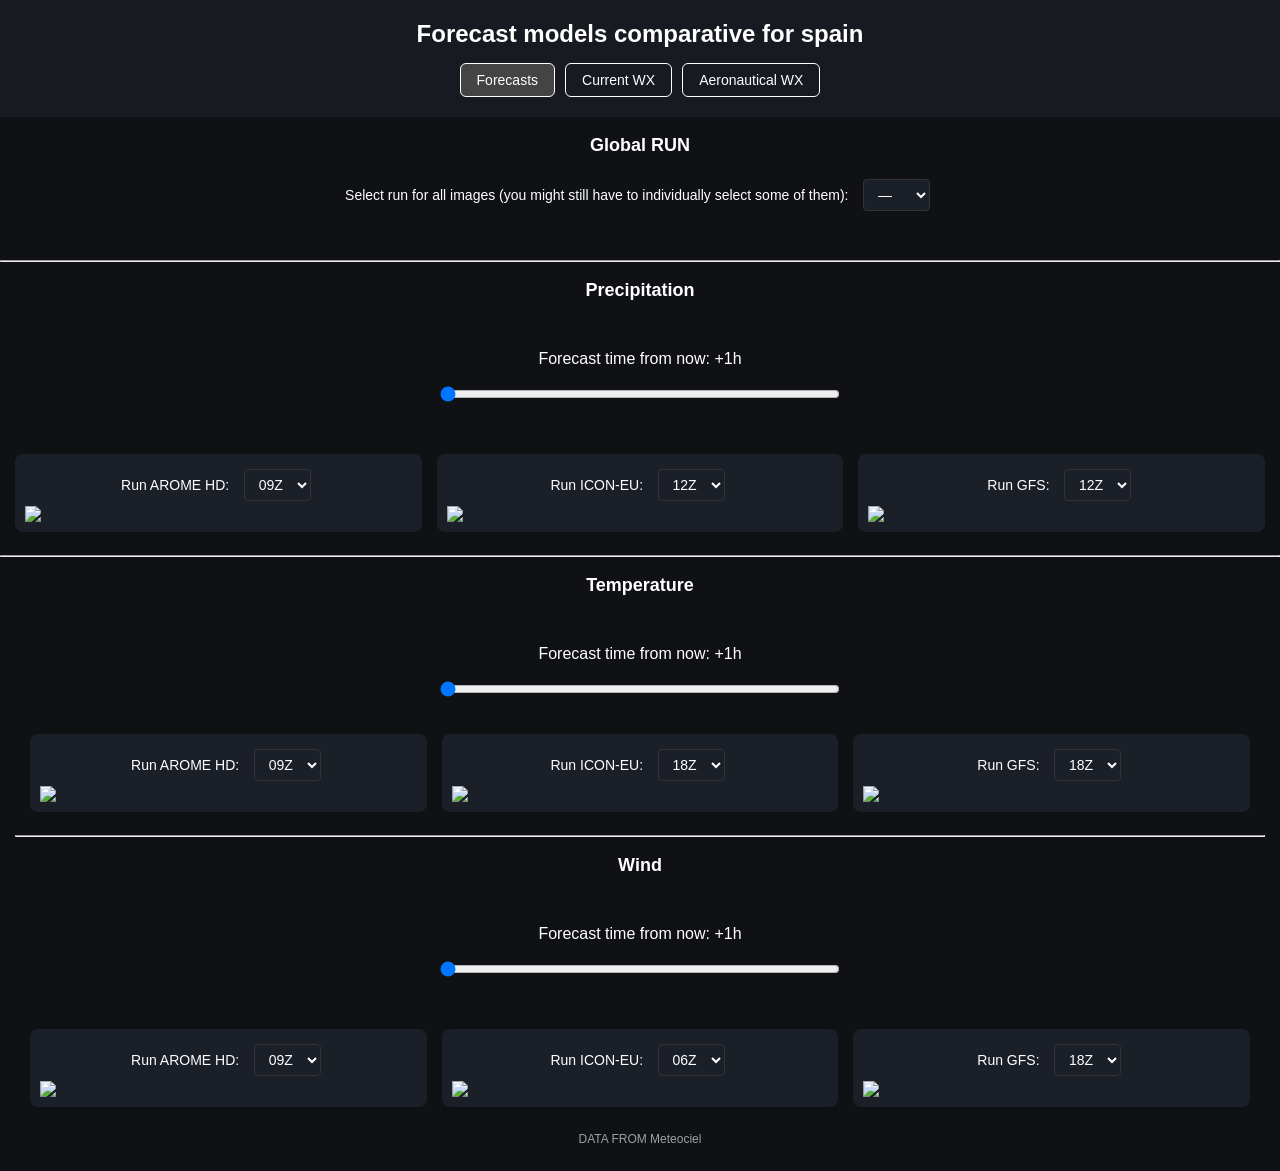
==== index.html @ b5d37b59 "Add files via upload" ====
<!DOCTYPE html>
<html lang="es">
<head>
    <meta charset="UTF-8">
    <title>Spain Forecast Comparative</title>
    <link rel="stylesheet" href="styles.css">
    <meta name="viewport" content="width=device-width, initial-scale=1.0">
</head>
<body>
    <header>
        <h1>Forecast models comparative for spain</h1>
        <nav class="main-nav">
            <a href="index.html" class="active">Forecasts</a>
            <a href="observaciones.html">Current WX</a>
            <a href="aeronautica.html">Aeronautical WX</a>
        </nav>
    </header>
    <h3>Global RUN</h3>
    <div style="text-align: center;">
        <label for="globalRun">Select run for all images (you might still have to individually select some of them):</label>
        <select id="globalRun">
            <option value="">—</option>
            <option value="00">00Z</option>
            <option value="06">06Z</option>
            <option value="12">12Z</option>
            <option value="18">18Z</option>
        </select>
    </div>
    <br><br>
    <hr>
    <h3>Precipitation</h3>
    <div class="controls">
        <p>Forecast time from now: <span id="hourLabel">1</span></p>
        <input type="range" min="1" max="51" value="1" id="hourSlider">
        <br><br>
    </div>
    <div class="grid">
        <div class="model">
            <label for="aromeRun">Run AROME HD:</label>
            <select id="aromeRun">
                <option value="00">00Z</option>
                <option value="03">03Z</option>
                <option value="06">06Z</option>
                <option value="09" selected>09Z</option>
                <option value="12">12Z</option>
                <option value="15">15Z</option>
                <option value="18">18Z</option>
                <option value="21">21Z</option>
            </select>
            <img id="arome">
        </div>
        <div class="model">
            <label for="iconRun">Run ICON-EU:</label>
            <select id="iconRun">
                <option value="00">00Z</option>
                <option value="06">06Z</option>
                <option value="12" selected>12Z</option>
                <option value="18">18Z</option>
            </select>
            <img id="icon">
        </div>
        <div class="model">
            <label for="gfsRun">Run GFS:</label>
            <select id="gfsRun">
                <option value="00">00Z</option>
                <option value="06">06Z</option>
                <option value="12" selected>12Z</option>
                <option value="18">18Z</option>
            </select>
            <img id="gfs">
        </div>
    </div>
    <hr>
    <h3>Temperature</h3>
    <div class="controlsTEMP">
        <p>Forecast time from now: <span id="hourLabelTEMP">1</span></p>
        <input type="range" min="1" max="51" value="1" id="hourSliderTEMP">
        <br><br>
        <div class="grid">
            <div class="model">
                <label for="aromeRunTEMP">Run AROME HD:</label>
                <select id="aromeRunTEMP">
                    <option value="00">00Z</option>
                    <option value="03">03Z</option>
                    <option value="06">06Z</option>
                    <option value="09" selected>09Z</option>
                    <option value="12">12Z</option>
                    <option value="15">15Z</option>
                    <option value="18">18Z</option>
                    <option value="21">21Z</option>
                </select>
                <img id="aromeTEMP">
            </div>
            <div class="model">
                <label for="iconRunTEMP">Run ICON-EU:</label>
                <select id="iconRunTEMP">
                    <option value="00">00Z</option>
                    <option value="06">06Z</option>
                    <option value="12">12Z</option>
                    <option value="18" selected>18Z</option>
                </select>
                <img id="iconTEMP">
            </div>
            <div class="model">
                <label for="gfsRunTEMP">Run GFS:</label>
                <select id="gfsRunTEMP">
                    <option value="00">00Z</option>
                    <option value="06">06Z</option>
                    <option value="12">12Z</option>
                    <option value="18" selected>18Z</option>
                </select>
                <img id="gfsTEMP">
            </div>
        </div>
        <hr>
        <h3>Wind</h3>
        <div class="controlsWIND">
            <p>Forecast time from now: <span id="hourLabelWIND">1</span></p>
            <input type="range" min="1" max="51" value="1" id="hourSliderWIND">
            <br><br>
        </div>
        <div class="grid">
            <div class="model">
                <label for="aromeRunWIND">Run AROME HD:</label>
                <select id="aromeRunWIND">
                    <option value="00">00Z</option>
                    <option value="03">03Z</option>
                    <option value="06">06Z</option>
                    <option value="09" selected>09Z</option>
                    <option value="12">12Z</option>
                    <option value="15">15Z</option>
                    <option value="18">18Z</option>
                    <option value="21">21Z</option>
                </select>
                <img id="aromeWIND">
            </div>
            <div class="model">
                <label for="iconRunWIND">Run ICON-EU:</label>
                <select id="iconRunWIND">
                    <option value="00">00Z</option>
                    <option value="06" selected>06Z</option>
                    <option value="12">12Z</option>
                    <option value="18">18Z</option>
                </select>
                <img id="iconWIND" crossorigin="anonymous">
            </div>
            <div class="model">
                <label for="gfsRunWIND">Run GFS:</label>
                <select id="gfsRunWIND">
                    <option value="00">00Z</option>
                    <option value="06">06Z</option>
                    <option value="12">12Z</option>
                    <option value="18" selected>18Z</option>
                </select>
                <img id="gfsWIND" crossorigin="anonymous">
            </div>
        </div>
        <footer>
            DATA FROM Meteociel
        </footer>
    </div>
    <script>
        const aromePrefixes = {
            "00": "arome_sp1",
            "03": "arome3z_sp1",
            "06": "arome_sp1",
            "09": "arome9z_sp1",
            "12": "arome_sp1",
            "15": "arome15z_sp1",
            "18": "arome_sp1",
            "21": "arome21z_sp1"
        };
        document.getElementById("globalRun").addEventListener("change", function () {
            let run = this.value;
            if (!run) return;
            let allSelects = document.querySelectorAll("select[id*='Run']");
            allSelects.forEach(select => {
                let exists = [...select.options].some(o => o.value === run);
                if (exists) {
                    select.value = run;
                    select.dispatchEvent(new Event("change"));
                }
            });
        });
        function getRunString(runHour) {
            let now = new Date();
            let currentUTC = now.getUTCHours();
            let runDate = new Date(now);
            if (parseInt(runHour) > currentUTC) {
                runDate.setUTCDate(runDate.getUTCDate() - 1);
            }
            let year = runDate.getUTCFullYear();
            let month = String(runDate.getUTCMonth() + 1).padStart(2, "0");
            let day = String(runDate.getUTCDate()).padStart(2, "0");
            return `${year}${month}${day}${runHour}`;
        }
        function parseRunTime(run) {
            let year = parseInt(run.slice(0, 4));
            let month = parseInt(run.slice(4, 6)) - 1;
            let day = parseInt(run.slice(6, 8));
            let hour = parseInt(run.slice(8, 10));
            return new Date(Date.UTC(year, month, day, hour));
        }
        let slider = document.getElementById("hourSlider");
        let aromeRunSelector = document.getElementById("aromeRun");
        let gfsRunSelector = document.getElementById("gfsRun");
        let iconRunSelector = document.getElementById("iconRun");
        function updateImages() {
            let selectedRun = aromeRunSelector.value;
            let aromePrefix = aromePrefixes[selectedRun];
            let hourOffset = parseInt(slider.value);
            let now = new Date();
            let validTime = new Date(now.getTime() + hourOffset * 3600000);
            document.getElementById("hourLabel").innerText = "+" + hourOffset + "h";
            let runAROME = getRunString(aromeRunSelector.value);
            let runGFS = getRunString(gfsRunSelector.value);
            let runICON = getRunString(iconRunSelector.value);
            let runAROMEDate = parseRunTime(runAROME);
            let runGFSDate = parseRunTime(runGFS);
            let runICONDate = parseRunTime(runICON);
            let aromeHour = Math.round((validTime - runAROMEDate) / 3600000);
            let rawGfsHour = Math.round((validTime - runGFSDate) / 3600000);
            let gfsHour = Math.round(rawGfsHour / 3) * 3;
            if (gfsHour < 3) gfsHour = 3;
            let iconHour = Math.round((validTime - runICONDate) / 3600000);
            let aromeURL = `https://modeles7.meteociel.fr/modeles/${aromePrefix}/runs/${runAROME}/aromehd-1-${aromeHour}-0.png`;
            let gfsURL = `https://modeles2.meteociel.fr/modeles_gfs/runs/${runGFS}/${gfsHour}-779SP.GIF`;
            let iconURL = `https://modeles12.meteociel.fr/modeles/icon/runs/${runICON}/iconeu_sp1-1-${iconHour}-0.png`;
            document.getElementById("arome").src = aromeURL;
            document.getElementById("gfs").src = gfsURL;
            document.getElementById("icon").src = iconURL;
        }
        slider.addEventListener("input", updateImages);
        aromeRunSelector.addEventListener("change", updateImages);
        gfsRunSelector.addEventListener("change", updateImages);
        iconRunSelector.addEventListener("change", updateImages);
        updateImages();
        let sliderTEMP = document.getElementById("hourSliderTEMP");
        function updateImagesTEMP() {
            let hourOffset = parseInt(sliderTEMP.value);
            document.getElementById("hourLabelTEMP").innerText = "+" + hourOffset + "h";
            let now = new Date();
            let validTime = new Date(now.getTime() + hourOffset * 3600000);
            let gfsRun = document.getElementById("gfsRunTEMP").value;
            let iconRun = document.getElementById("iconRunTEMP").value;
            let aromeRun = document.getElementById("aromeRunTEMP").value;
            let runGFS = getRunString(gfsRun);
            let runICON = getRunString(iconRun);
            let runAROME = getRunString(aromeRun);
            let runGFSDate = parseRunTime(runGFS);
            let runICONDate = parseRunTime(runICON);
            let runAROMEDate = parseRunTime(runAROME);
            let gfsHour = Math.round((validTime - runGFSDate) / 3600000);
            let iconHour = Math.round((validTime - runICONDate) / 3600000);
            let aromeHour = Math.round((validTime - runAROMEDate) / 3600000);
            if (gfsHour < 3) {
                gfsHour = 3;
            }
            gfsHour = Math.round(gfsHour / 3) * 3;
            let aromePrefix = aromePrefixes[aromeRun];
            let gfsURL =
                `https://modeles2.meteociel.fr/modeles_gfs/runs/${runGFS}/${gfsHour}-580SP.GIF`;
            let iconURL =
                `https://modeles12.meteociel.fr/modeles/icon/runs/${runICON}/iconeu_sp1-0-${iconHour}-0.png`;
            let aromeURL =
                `https://modeles7.meteociel.fr/modeles/${aromePrefix}/runs/${runAROME}/aromehd-0-${aromeHour}-0.png`;
            document.getElementById("gfsTEMP").src = gfsURL;
            document.getElementById("iconTEMP").src = iconURL;
            document.getElementById("aromeTEMP").src = aromeURL;
        }
        sliderTEMP.addEventListener("input", updateImagesTEMP);
        document.getElementById("gfsRunTEMP").addEventListener("change", updateImagesTEMP);
        document.getElementById("iconRunTEMP").addEventListener("change", updateImagesTEMP);
        document.getElementById("aromeRunTEMP").addEventListener("change", updateImagesTEMP);
        updateImagesTEMP();
        let sliderWIND = document.getElementById("hourSliderWIND");
        function updateImagesWIND() {
            let hourOffset = parseInt(sliderWIND.value);
            document.getElementById("hourLabelWIND").innerText = "+" + hourOffset + "h";
            let now = new Date();
            let validTime = new Date(now.getTime() + hourOffset * 3600000);
            let aromeRun = document.getElementById("aromeRunWIND").value;
            let gfsRun = document.getElementById("gfsRunWIND").value;
            let iconRun = document.getElementById("iconRunWIND").value;
            let runGFS = getRunString(gfsRun);
            let runICON = getRunString(iconRun);
            let runAROME = getRunString(aromeRun);
            let runGFSDate = parseRunTime(runGFS);
            let runICONDate = parseRunTime(runICON);
            let runAROMEDate = parseRunTime(runAROME);
            let gfsHour = Math.round((validTime - runGFSDate) / 3600000);
            let iconHour = Math.round((validTime - runICONDate) / 3600000);
            let aromeHour = Math.round((validTime - runAROMEDate) / 3600000);
            let aromePrefix = aromePrefixes[aromeRun];
            if (gfsHour < 3) {
                gfsHour = 3;
            }
            gfsHour = Math.round(gfsHour / 3) * 3;
            let gfsURL =
                `https://modeles2.meteociel.fr/modeles_gfs/runs/${runGFS}/${gfsHour}-289SP.GIF`;
            let iconURL =
                `https://modeles12.meteociel.fr/modeles/icon/runs/${runICON}/iconeu_sp1-11-${iconHour}-0.png`;
            let aromeURL =
                `https://modeles7.meteociel.fr/modeles/${aromePrefix}/runs/${runAROME}/aromehd-11-${aromeHour}-0.png`;
            document.getElementById("gfsWIND").src = gfsURL;
            document.getElementById("iconWIND").src = iconURL;
            document.getElementById("aromeWIND").src = aromeURL;
        }
        sliderWIND.addEventListener("input", updateImagesWIND);
        document.getElementById("gfsRunWIND").addEventListener("change", updateImagesWIND);
        document.getElementById("iconRunWIND").addEventListener("change", updateImagesWIND);
        document.getElementById("aromeRunWIND").addEventListener("change", updateImagesWIND);
        updateImagesWIND();
    </script>
</body>
</html>
---- styles.css ----
body {
    margin: 0;
    font-family: Arial, Helvetica, sans-serif;
    background: #0f1115;
    color: white;
}

header {
    padding: 20px;
    text-align: center;
    background: #171a21;
}

.main-nav {
    margin-top: 15px;
    display: flex;
    flex-wrap: wrap;
    justify-content: center;
    gap: 10px;
}

.main-nav a {
    color: white;
    text-decoration: none;
    padding: 8px 16px;
    border-radius: 6px;
    border: 1px solid white;
    transition: 0.2s;
    font-size: 14px;
}

.main-nav a:hover {
    background: #333;
}

.main-nav a.active {
    background: #444;
}

h1 {
    margin: 0;
    font-size: 24px;
    text-align: center;
}

h3 {
    text-align: center;
    font-size: 18px;
}

.controls,
.controlsTEMP,
.controlsWIND {
    padding: 15px;
    text-align: center;
}

input[type=range] {
    width: 90%;
    max-width: 400px;
}

select {
    margin: 5px 5px;
    padding: 6px 10px;
    font-size: 14px;
    background: #1b1f27;
    color: white;
    border: 1px solid #333;
    border-radius: 4px;
    cursor: pointer;
}

select:hover {
    background: #2a2e37;
}

select:focus {
    outline: none;
    border-color: #666;
}

input[type=text] {
    width: 100px;
    padding: 5px;
    font-size: 16px;
}

button {
    padding: 5px 10px;
    font-size: 16px;
    margin: 5px 5px;
    cursor: pointer;
    background: #1b1f27;
    color: white;
    border: 1px solid #333;
    border-radius: 4px;
}

button:hover {
    background: #2a2e37;
}

.grid {
    display: grid;
    grid-template-columns: 1fr 1fr 1fr;
    gap: 15px;
    padding: 15px;
}

.model {
    background: #1b1f27;
    border-radius: 8px;
    padding: 10px;
    text-align: center;
    word-wrap: break-word;
    overflow: hidden;
}

.model p {
    margin: 10px 0;
    font-size: 14px;
}

.model img {
    width: 100%;
    height: auto;
    display: block;
}

.model-title {
    margin-bottom: 8px;
    font-weight: bold;
}

footer {
    text-align: center;
    padding: 10px;
    font-size: 12px;
    opacity: 0.6;
}

.panel {
    max-width: 600px;
    margin: 20px auto;
    background: #1b1f27;
    padding: 15px;
    border-radius: 8px;
}

.panel h2 {
    margin-top: 0;
    font-size: 20px;
    text-align: center;
}

.panel pre {
    background: #0f1115;
    padding: 10px;
    border-radius: 4px;
    overflow-x: auto;
}

@media (max-width: 1024px) {
    .grid {
        grid-template-columns: 1fr 1fr;
        gap: 12px;
        padding: 12px;
    }

    h1 {
        font-size: 20px;
    }

    header {
        padding: 15px;
    }
}

@media (max-width: 768px) {
    body {
        margin: 0;
    }

    header {
        padding: 15px 10px;
    }

    h1 {
        font-size: 18px;
        margin: 0;
    }

    h3 {
        font-size: 16px;
        margin: 15px 0 10px 0;
    }

    .main-nav {
        margin-top: 10px;
        gap: 8px;
    }

    .main-nav a {
        padding: 6px 12px;
        font-size: 12px;
        border: 1px solid #666;
    }

    .grid {
        grid-template-columns: 1fr;
        gap: 10px;
        padding: 10px;
    }

    .model {
        padding: 8px;
    }

    .model p {
        font-size: 12px;
        margin: 8px 0;
    }

    .controls,
    .controlsTEMP,
    .controlsWIND {
        padding: 10px;
    }

    input[type=range] {
        width: 95%;
    }

    select {
        width: 100%;
        margin: 5px 0;
        font-size: 12px;
    }

    button {
        width: 100%;
        font-size: 14px;
        margin: 5px 0;
    }

    input[type=text] {
        width: calc(100% - 10px);
    }

    .panel {
        margin: 10px auto;
        padding: 10px;
    }

    .panel h2 {
        font-size: 16px;
    }

    footer {
        font-size: 11px;
        padding: 8px;
    }
}

@media (max-width: 480px) {
    header {
        padding: 10px;
    }

    h1 {
        font-size: 16px;
    }

    h3 {
        font-size: 14px;
        margin: 12px 0 8px 0;
    }

    .main-nav a {
        padding: 5px 10px;
        font-size: 11px;
    }

    .grid {
        padding: 8px;
        gap: 8px;
    }

    .model {
        padding: 6px;
    }

    .model p {
        font-size: 11px;
        margin: 6px 0;
    }

    select {
        font-size: 11px;
    }

    input[type=range] {
        width: 100%;
    }

    .controls,
    .controlsTEMP,
    .controlsWIND {
        padding: 8px;
    }
}

iframe {
    max-width: 100%;
}

label {
    display: inline-block;
    margin-right: 5px;
    font-size: 14px;
}

@media (max-width: 768px) {
    label {
        display: block;
        margin: 8px 0 5px 0;
        font-size: 12px;
    }
}
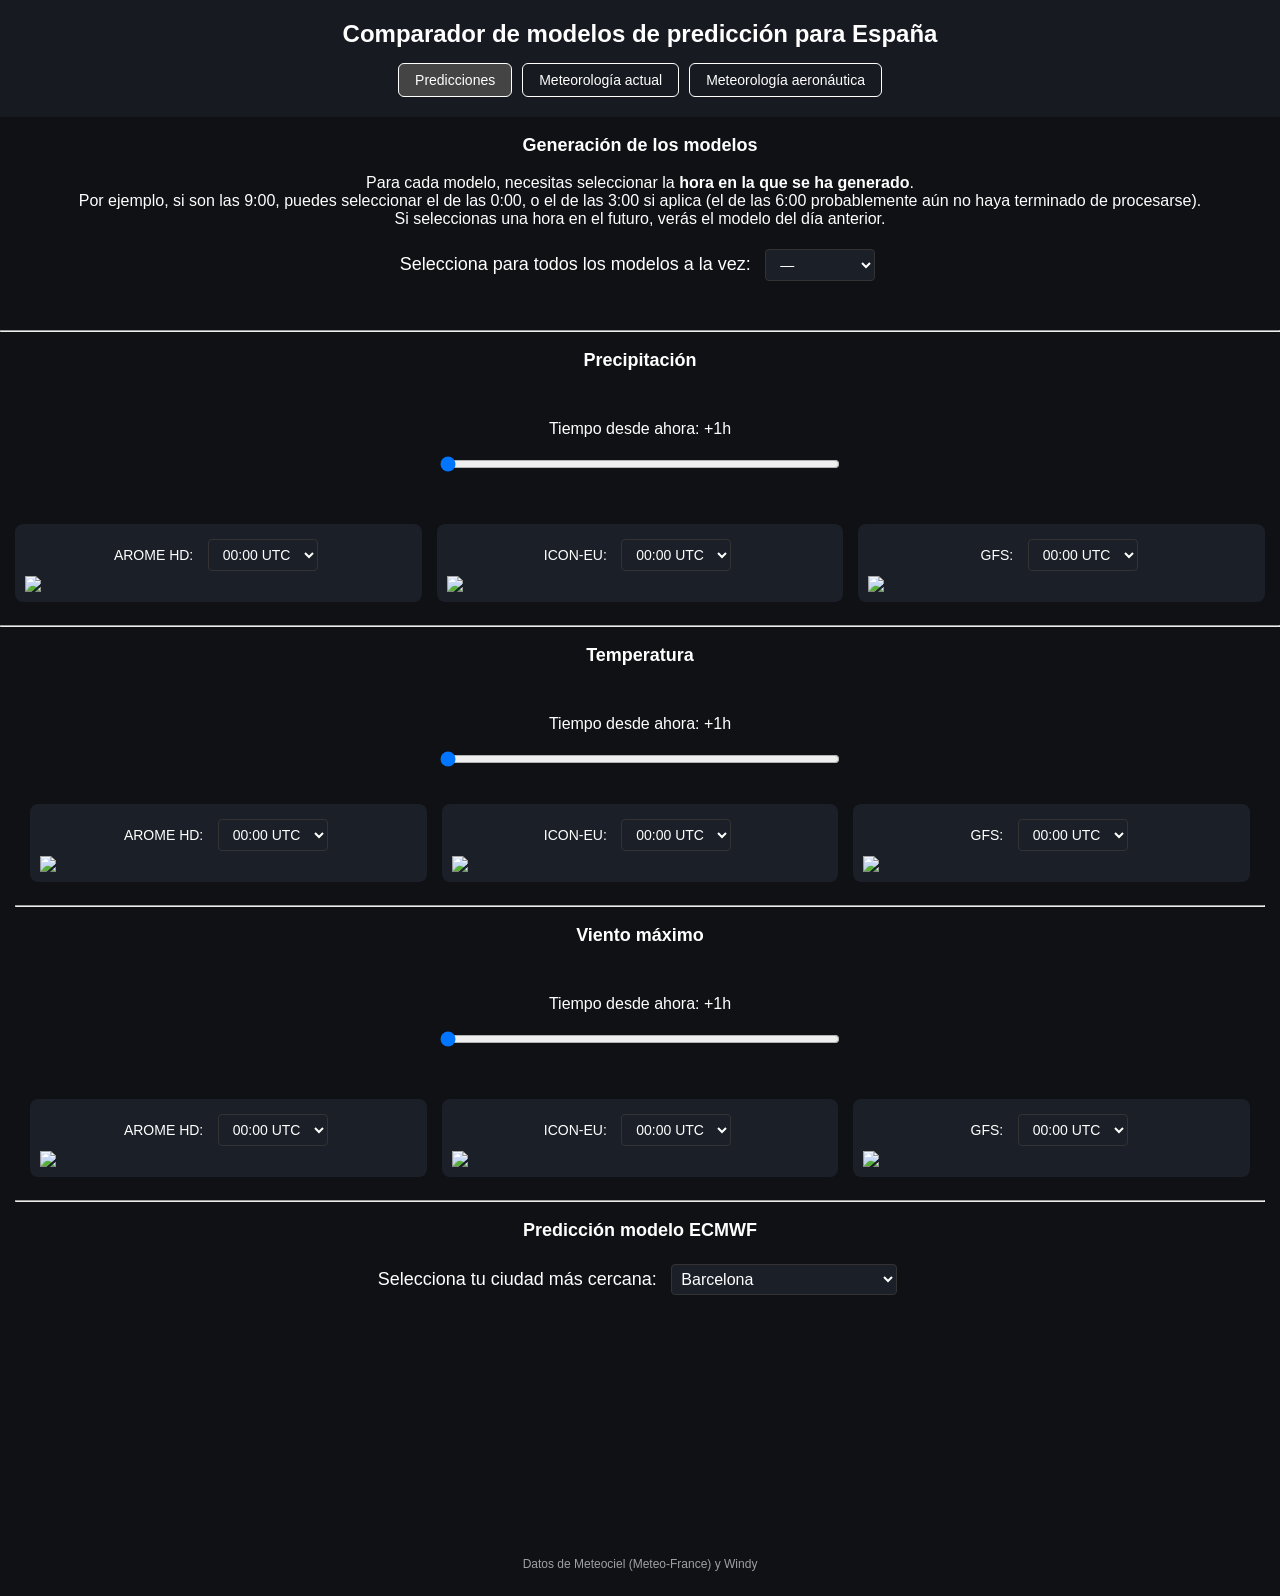
==== commit f8d58501: "Translate to Spanish, added ECMWF from Windy" ====
--- a/index.html
+++ b/index.html
@@ -1,316 +1,460 @@
 <!DOCTYPE html>
 <html lang="es">
-<head>
+  <head>
     <meta charset="UTF-8">
-    <title>Spain Forecast Comparative</title>
+    <title>Comparador de predicciones España</title>
     <link rel="stylesheet" href="styles.css">
     <meta name="viewport" content="width=device-width, initial-scale=1.0">
-</head>
-<body>
+  </head>
+  <body>
     <header>
-        <h1>Forecast models comparative for spain</h1>
-        <nav class="main-nav">
-            <a href="index.html" class="active">Forecasts</a>
-            <a href="observaciones.html">Current WX</a>
-            <a href="aeronautica.html">Aeronautical WX</a>
-        </nav>
+      <h1>Comparador de modelos de predicción para España</h1>
+      <nav class="main-nav">
+        <a href="index.html" class="active">Predicciones</a>
+        <a href="observaciones.html">Meteorología actual</a>
+        <a href="aeronautica.html">Meteorología aeronáutica</a>
+      </nav>
     </header>
-    <h3>Global RUN</h3>
+    <h3>Generación de los modelos</h3>
     <div style="text-align: center;">
-        <label for="globalRun">Select run for all images (you might still have to individually select some of them):</label>
-        <select id="globalRun">
-            <option value="">—</option>
-            <option value="00">00Z</option>
-            <option value="06">06Z</option>
-            <option value="12">12Z</option>
-            <option value="18">18Z</option>
-        </select>
+      <p>Para cada modelo, necesitas seleccionar la <b>hora en la que se ha generado</b>. <br>Por ejemplo, si son las 9:00, puedes seleccionar el de las 0:00, o el de las 3:00 si aplica (el de las 6:00 probablemente aún no haya terminado de procesarse). <br>Si seleccionas una hora en el futuro, verás el modelo del día anterior. </p>
+      <label for="globalRun" style="font-size: 18px;">Selecciona para todos los modelos a la vez:</label>
+      <select id="globalRun">
+        <option value="">—</option>
+        <option value="00">00:00 UTC</option>
+        <option value="06">06:00 UTC</option>
+        <option value="12">12:00 UTC</option>
+        <option value="18">18:00 UTC</option>
+      </select>
     </div>
-    <br><br>
+    <br>
+    <br>
     <hr>
-    <h3>Precipitation</h3>
+    <h3>Precipitación</h3>
     <div class="controls">
-        <p>Forecast time from now: <span id="hourLabel">1</span></p>
-        <input type="range" min="1" max="51" value="1" id="hourSlider">
-        <br><br>
+      <p>Tiempo desde ahora: <span id="hourLabel">1</span>
+      </p>
+      <input type="range" min="1" max="51" value="1" id="hourSlider">
+      <br>
+      <br>
     </div>
     <div class="grid">
-        <div class="model">
-            <label for="aromeRun">Run AROME HD:</label>
-            <select id="aromeRun">
-                <option value="00">00Z</option>
-                <option value="03">03Z</option>
-                <option value="06">06Z</option>
-                <option value="09" selected>09Z</option>
-                <option value="12">12Z</option>
-                <option value="15">15Z</option>
-                <option value="18">18Z</option>
-                <option value="21">21Z</option>
-            </select>
-            <img id="arome">
-        </div>
-        <div class="model">
-            <label for="iconRun">Run ICON-EU:</label>
-            <select id="iconRun">
-                <option value="00">00Z</option>
-                <option value="06">06Z</option>
-                <option value="12" selected>12Z</option>
-                <option value="18">18Z</option>
-            </select>
-            <img id="icon">
-        </div>
-        <div class="model">
-            <label for="gfsRun">Run GFS:</label>
-            <select id="gfsRun">
-                <option value="00">00Z</option>
-                <option value="06">06Z</option>
-                <option value="12" selected>12Z</option>
-                <option value="18">18Z</option>
-            </select>
-            <img id="gfs">
-        </div>
+      <div class="model">
+        <label for="aromeRun">AROME HD:</label>
+        <select id="aromeRun">
+          <option value="00">00:00 UTC</option>
+          <option value="03">03:00 UTC</option>
+          <option value="06">06:00 UTC</option>
+          <option value="09" selected>09:00 UTC</option>
+          <option value="12">12:00 UTC</option>
+          <option value="15">15:00 UTC</option>
+          <option value="18">18:00 UTC</option>
+          <option value="21">21:00 UTC</option>
+        </select>
+        <img id="arome">
+      </div>
+      <div class="model">
+        <label for="iconRun">ICON-EU:</label>
+        <select id="iconRun">
+          <option value="00">00:00 UTC</option>
+          <option value="03">03:00 UTC</option>
+          <option value="06">06:00 UTC</option>
+          <option value="09">09:00 UTC</option>
+          <option value="12" selected>12:00 UTC</option>
+          <option value="15">15:00 UTC</option>
+          <option value="18">18:00 UTC</option>
+          <option value="21">21:00 UTC</option>
+        </select>
+        <img id="icon">
+      </div>
+      <div class="model">
+        <label for="gfsRun">GFS:</label>
+        <select id="gfsRun">
+          <option value="00">00:00 UTC</option>
+          <option value="06">06:00 UTC</option>
+          <option value="12" selected>12:00 UTC</option>
+          <option value="18">18:00 UTC</option>
+        </select>
+        <img id="gfs">
+      </div>
     </div>
     <hr>
-    <h3>Temperature</h3>
+    <h3>Temperatura</h3>
     <div class="controlsTEMP">
-        <p>Forecast time from now: <span id="hourLabelTEMP">1</span></p>
-        <input type="range" min="1" max="51" value="1" id="hourSliderTEMP">
-        <br><br>
-        <div class="grid">
-            <div class="model">
-                <label for="aromeRunTEMP">Run AROME HD:</label>
-                <select id="aromeRunTEMP">
-                    <option value="00">00Z</option>
-                    <option value="03">03Z</option>
-                    <option value="06">06Z</option>
-                    <option value="09" selected>09Z</option>
-                    <option value="12">12Z</option>
-                    <option value="15">15Z</option>
-                    <option value="18">18Z</option>
-                    <option value="21">21Z</option>
-                </select>
-                <img id="aromeTEMP">
-            </div>
-            <div class="model">
-                <label for="iconRunTEMP">Run ICON-EU:</label>
-                <select id="iconRunTEMP">
-                    <option value="00">00Z</option>
-                    <option value="06">06Z</option>
-                    <option value="12">12Z</option>
-                    <option value="18" selected>18Z</option>
-                </select>
-                <img id="iconTEMP">
-            </div>
-            <div class="model">
-                <label for="gfsRunTEMP">Run GFS:</label>
-                <select id="gfsRunTEMP">
-                    <option value="00">00Z</option>
-                    <option value="06">06Z</option>
-                    <option value="12">12Z</option>
-                    <option value="18" selected>18Z</option>
-                </select>
-                <img id="gfsTEMP">
-            </div>
-        </div>
-        <hr>
-        <h3>Wind</h3>
-        <div class="controlsWIND">
-            <p>Forecast time from now: <span id="hourLabelWIND">1</span></p>
-            <input type="range" min="1" max="51" value="1" id="hourSliderWIND">
-            <br><br>
-        </div>
-        <div class="grid">
-            <div class="model">
-                <label for="aromeRunWIND">Run AROME HD:</label>
-                <select id="aromeRunWIND">
-                    <option value="00">00Z</option>
-                    <option value="03">03Z</option>
-                    <option value="06">06Z</option>
-                    <option value="09" selected>09Z</option>
-                    <option value="12">12Z</option>
-                    <option value="15">15Z</option>
-                    <option value="18">18Z</option>
-                    <option value="21">21Z</option>
-                </select>
-                <img id="aromeWIND">
-            </div>
-            <div class="model">
-                <label for="iconRunWIND">Run ICON-EU:</label>
-                <select id="iconRunWIND">
-                    <option value="00">00Z</option>
-                    <option value="06" selected>06Z</option>
-                    <option value="12">12Z</option>
-                    <option value="18">18Z</option>
-                </select>
-                <img id="iconWIND" crossorigin="anonymous">
-            </div>
-            <div class="model">
-                <label for="gfsRunWIND">Run GFS:</label>
-                <select id="gfsRunWIND">
-                    <option value="00">00Z</option>
-                    <option value="06">06Z</option>
-                    <option value="12">12Z</option>
-                    <option value="18" selected>18Z</option>
-                </select>
-                <img id="gfsWIND" crossorigin="anonymous">
-            </div>
-        </div>
-        <footer>
-            DATA FROM Meteociel
-        </footer>
+      <p>Tiempo desde ahora: <span id="hourLabelTEMP">1</span>
+      </p>
+      <input type="range" min="1" max="51" value="1" id="hourSliderTEMP">
+      <br>
+      <br>
+      <div class="grid">
+        <div class="model">
+          <label for="aromeRunTEMP">AROME HD:</label>
+          <select id="aromeRunTEMP">
+            <option value="00">00:00 UTC</option>
+            <option value="03">03:00 UTC</option>
+            <option value="06">06:00 UTC</option>
+            <option value="09" selected>09:00 UTC</option>
+            <option value="12">12:00 UTC</option>
+            <option value="15">15:00 UTC</option>
+            <option value="18">18:00 UTC</option>
+            <option value="21">21:00 UTC</option>
+          </select>
+          <img id="aromeTEMP">
+        </div>
+        <div class="model">
+          <label for="iconRunTEMP">ICON-EU:</label>
+          <select id="iconRunTEMP">
+            <option value="00">00:00 UTC</option>
+            <option value="03">03:00 UTC</option>
+            <option value="06">06:00 UTC</option>
+            <option value="09">09:00 UTC</option>
+            <option value="12" selected>12:00 UTC</option>
+            <option value="15">15:00 UTC</option>
+            <option value="18">18:00 UTC</option>
+            <option value="21">21:00 UTC</option>
+          </select>
+          <img id="iconTEMP">
+        </div>
+        <div class="model">
+          <label for="gfsRunTEMP">GFS:</label>
+          <select id="gfsRunTEMP">
+            <option value="00">00:00 UTC</option>
+            <option value="06">06:00 UTC</option>
+            <option value="12">12:00 UTC</option>
+            <option value="18" selected>18:00 UTC</option>
+          </select>
+          <img id="gfsTEMP">
+        </div>
+      </div>
+      <hr>
+      <h3>Viento máximo</h3>
+      <div class="controlsWIND">
+        <p>Tiempo desde ahora: <span id="hourLabelWIND">1</span>
+        </p>
+        <input type="range" min="1" max="51" value="1" id="hourSliderWIND">
+        <br>
+        <br>
+      </div>
+      <div class="grid">
+        <div class="model">
+          <label for="aromeRunWIND">AROME HD:</label>
+          <select id="aromeRunWIND">
+            <option value="00">00:00 UTC</option>
+            <option value="03">03:00 UTC</option>
+            <option value="06">06:00 UTC</option>
+            <option value="09" selected>09:00 UTC</option>
+            <option value="12">12:00 UTC</option>
+            <option value="15">15:00 UTC</option>
+            <option value="18">18:00 UTC</option>
+            <option value="21">21:00 UTC</option>
+          </select>
+          <img id="aromeWIND">
+        </div>
+        <div class="model">
+          <label for="iconRunWIND">ICON-EU:</label>
+          <select id="iconRunWIND">
+            <option value="00">00:00 UTC</option>
+            <option value="03">03:00 UTC</option>
+            <option value="06">06:00 UTC</option>
+            <option value="09">09:00 UTC</option>
+            <option value="12" selected>12:00 UTC</option>
+            <option value="15">15:00 UTC</option>
+            <option value="18">18:00 UTC</option>
+            <option value="21">21:00 UTC</option>
+          </select>
+          <img id="iconWIND" crossorigin="anonymous">
+        </div>
+        <div class="model">
+          <label for="gfsRunWIND">GFS:</label>
+          <select id="gfsRunWIND">
+            <option value="00">00:00 UTC</option>
+            <option value="06">06:00 UTC</option>
+            <option value="12">12:00 UTC</option>
+            <option value="18" selected>18:00 UTC</option>
+          </select>
+          <img id="gfsWIND" crossorigin="anonymous">
+        </div>
+      </div>
+      <hr>
+      <h3>Predicción modelo ECMWF</h3>
+      <div style="text-align: center; margin-bottom: 20px;">
+        <label for="citySelector" style="font-size: 18px;">Selecciona tu ciudad más cercana:</label>
+        <select id="citySelector" style="font-size: 16px; padding: 5px;">
+          <optgroup label="Cataluña">
+            <option value="41.3825,2.1769">Barcelona</option>
+            <option value="41.8289,2.8919">Llagostera</option>
+            <option value="41.6078,2.2875">Granollers</option>
+            <option value="41.9792,2.8197">Girona</option>
+            <option value="41.6147,0.6267">Lleida</option>
+            <option value="42.3056,2.1678">Ribes de Freser</option>
+            <option value="41.1172,1.2544">Tarragona</option>
+            <option value="40.8108,0.5208">Tortosa</option>
+          </optgroup>
+          <optgroup label="Islas Baleares">
+            <option value="39.8894,4.2661">Maó</option>
+            <option value="39.5694,2.6500">Palma de Mallorca</option>
+            <option value="38.9100,1.4303">Eivissa</option>
+          </optgroup>
+          <optgroup label="Comunidad Valenciana">
+            <option value="39.9858,-0.0375">Castelló de la Plana</option>
+            <option value="39.4694,-0.3761">València</option>
+            <option value="38.3436,-0.4881">Alacant</option>
+          </optgroup>
+          <optgroup label="Región de Murcia">
+            <option value="37.9922,-1.1303">Murcia</option>
+          </optgroup>
+          <optgroup label="Andalucía">
+            <option value="36.8414,-2.4628">Almería</option>
+            <option value="36.7211,-4.4214">Málaga</option>
+            <option value="36.1406,-5.3539">Gibraltar</option>
+            <option value="36.5297,-6.2928">Cádiz</option>
+            <option value="37.2575,-6.9483">Huelva</option>
+            <option value="37.3886,-5.9953">Sevilla</option>
+            <option value="37.8844,-4.7758">Córdoba</option>
+            <option value="37.7728,-3.7881">Jaén</option>
+          </optgroup>
+          <optgroup label="Extremadura">
+            <option value="38.9172,-6.3442">Mérida</option>
+            <option value="38.8781,-6.9700">Badajoz</option>
+            <option value="39.4744,-6.3717">Cáceres</option>
+            <option value="40.0297,-6.0900">Plasencia</option>
+          </optgroup>
+          <optgroup label="Castilla y León">
+            <option value="40.3864,-5.7647">Béjar</option>
+            <option value="40.9650,-5.6639">Salamanca</option>
+            <option value="40.6564,-4.7000">Ávila</option>
+            <option value="40.9481,-4.1169">Segovia</option>
+            <option value="41.5056,-5.7447">Zamora</option>
+            <option value="41.6519,-4.7283">Valladolid</option>
+            <option value="42.0108,-4.5328">Palencia</option>
+            <option value="41.7633,-2.4642">Soria</option>
+            <option value="42.3439,-3.6969">Burgos</option>
+            <option value="42.5989,-5.5681">León</option>
+            <option value="42.5453,-6.5936">Ponferrada</option>
+          </optgroup>
+          <optgroup label="Galicia">
+            <option value="43.0117,-7.5564">Lugo</option>
+            <option value="42.3436,-7.8672">Ourense</option>
+            <option value="42.2375,-8.7244">Vigo</option>
+            <option value="42.4317,-8.6431">Pontevedra</option>
+            <option value="42.8803,-8.5458">Santiago de Compostela</option>
+            <option value="43.3708,-8.3958">A Coruña</option>
+          </optgroup>
+          <optgroup label="Asturias">
+            <option value="43.5447,-5.6625">Gijón</option>
+            <option value="43.3617,-5.8483">Oviedo</option>
+          </optgroup>
+          <optgroup label="Cantabria, País Vasco, Navarra y La Rioja">
+            <option value="43.4617,-3.8100">Santander</option>
+            <option value="43.2628,-2.9350">Bilbao</option>
+            <option value="43.3222,-1.9839">Donostia</option>
+            <option value="42.8181,-1.6439">Pamplona</option>
+            <option value="42.8464,-2.6722">Vitoria-Gasteiz</option>
+            <option value="42.4636,-2.4542">Logroño</option>
+          </optgroup>
+          <optgroup label="Aragón">
+            <option value="42.1381,-0.4081">Huesca</option>
+            <option value="41.6519,-0.8808">Zaragoza</option>
+            <option value="40.3436,-1.1081">Teruel</option>
+          </optgroup>
+          <optgroup label="Castilla-La Mancha y Madrid">
+            <option value="40.6325,-3.1644">Guadalajara</option>
+            <option value="40.0658,-2.1311">Cuenca</option>
+            <option value="38.9950,-1.8558">Albacete</option>
+            <option value="38.9853,-3.9283">Ciudad Real</option>
+            <option value="39.8558,-4.0242">Toledo</option>
+            <option value="40.4167,-3.7033">Madrid</option>
+          </optgroup>
+          <optgroup label="Portugal">
+            <option value="38.7075,-9.1364">Lisboa</option>
+          </optgroup>
+        </select>
+      </div>
+      <div style="width: 100%; display: flex; justify-content: center; align-items: center; margin-bottom: 40px;">
+        <iframe id="windyForecastFrame" width="650" height="187" src="https://embed.windy.com/embed.html?type=forecast&location=coordinates&detail=true&detailLat=41.3825802&detailLon=2.177073&metricTemp=°C&metricRain=mm&metricWind=km/h" frameborder="0"></iframe>
+      </div>
+      <footer>Datos de Meteociel (Meteo-France) y Windy</footer>
     </div>
     <script>
-        const aromePrefixes = {
-            "00": "arome_sp1",
-            "03": "arome3z_sp1",
-            "06": "arome_sp1",
-            "09": "arome9z_sp1",
-            "12": "arome_sp1",
-            "15": "arome15z_sp1",
-            "18": "arome_sp1",
-            "21": "arome21z_sp1"
-        };
-        document.getElementById("globalRun").addEventListener("change", function () {
-            let run = this.value;
-            if (!run) return;
-            let allSelects = document.querySelectorAll("select[id*='Run']");
-            allSelects.forEach(select => {
-                let exists = [...select.options].some(o => o.value === run);
-                if (exists) {
-                    select.value = run;
-                    select.dispatchEvent(new Event("change"));
-                }
-            });
+      const aromePrefixes = {
+        "00": "arome_sp1",
+        "03": "arome3z_sp1",
+        "06": "arome_sp1",
+        "09": "arome9z_sp1",
+        "12": "arome_sp1",
+        "15": "arome15z_sp1",
+        "18": "arome_sp1",
+        "21": "arome21z_sp1"
+      };
+      document.getElementById("globalRun").addEventListener("change", function() {
+        let run = this.value;
+        if (!run) return;
+        let allSelects = document.querySelectorAll("select[id*='Run']");
+        allSelects.forEach(select => {
+          let exists = [...select.options].some(o => o.value === run);
+          if (exists) {
+            select.value = run;
+            select.dispatchEvent(new Event("change"));
+          }
         });
-        function getRunString(runHour) {
-            let now = new Date();
-            let currentUTC = now.getUTCHours();
-            let runDate = new Date(now);
-            if (parseInt(runHour) > currentUTC) {
-                runDate.setUTCDate(runDate.getUTCDate() - 1);
-            }
-            let year = runDate.getUTCFullYear();
-            let month = String(runDate.getUTCMonth() + 1).padStart(2, "0");
-            let day = String(runDate.getUTCDate()).padStart(2, "0");
-            return `${year}${month}${day}${runHour}`;
+      });
+      function getRunString(runHour) {
+        let now = new Date();
+        let currentUTC = now.getUTCHours();
+        let runDate = new Date(now);
+        if (parseInt(runHour) > currentUTC) {
+          runDate.setUTCDate(runDate.getUTCDate() - 1);
         }
-        function parseRunTime(run) {
-            let year = parseInt(run.slice(0, 4));
-            let month = parseInt(run.slice(4, 6)) - 1;
-            let day = parseInt(run.slice(6, 8));
-            let hour = parseInt(run.slice(8, 10));
-            return new Date(Date.UTC(year, month, day, hour));
+        let year = runDate.getUTCFullYear();
+        let month = String(runDate.getUTCMonth() + 1).padStart(2, "0");
+        let day = String(runDate.getUTCDate()).padStart(2, "0");
+        return `${year}${month}${day}${runHour}`;
+      }
+      function parseRunTime(run) {
+        let year = parseInt(run.slice(0, 4));
+        let month = parseInt(run.slice(4, 6)) - 1;
+        let day = parseInt(run.slice(6, 8));
+        let hour = parseInt(run.slice(8, 10));
+        return new Date(Date.UTC(year, month, day, hour));
+      }
+      let slider = document.getElementById("hourSlider");
+      let aromeRunSelector = document.getElementById("aromeRun");
+      let gfsRunSelector = document.getElementById("gfsRun");
+      let iconRunSelector = document.getElementById("iconRun");
+      function updateImages() {
+        let selectedRun = aromeRunSelector.value;
+        let aromePrefix = aromePrefixes[selectedRun];
+        let hourOffset = parseInt(slider.value);
+        let now = new Date();
+        let validTime = new Date(now.getTime() + hourOffset * 3600000);
+        document.getElementById("hourLabel").innerText = "+" + hourOffset + "h";
+        let runAROME = getRunString(aromeRunSelector.value);
+        let runGFS = getRunString(gfsRunSelector.value);
+        let runICON = getRunString(iconRunSelector.value);
+        let runAROMEDate = parseRunTime(runAROME);
+        let runGFSDate = parseRunTime(runGFS);
+        let runICONDate = parseRunTime(runICON);
+        let aromeHour = Math.round((validTime - runAROMEDate) / 3600000);
+        let rawGfsHour = Math.round((validTime - runGFSDate) / 3600000);
+        let gfsHour = Math.round(rawGfsHour / 3) * 3;
+        if (gfsHour < 3) gfsHour = 3;
+        let iconHour = Math.round((validTime - runICONDate) / 3600000);
+        let aromeURL = `https://modeles7.meteociel.fr/modeles/${aromePrefix}/runs/${runAROME}/aromehd-1-${aromeHour}-0.png`;
+        let gfsURL = `https://modeles2.meteociel.fr/modeles_gfs/runs/${runGFS}/${gfsHour}-779SP.GIF`;
+        let iconURL = `https://modeles12.meteociel.fr/modeles/icon/runs/${runICON}/iconeu_sp1-1-${iconHour}-0.png`;
+        document.getElementById("arome").src = aromeURL;
+        document.getElementById("gfs").src = gfsURL;
+        document.getElementById("icon").src = iconURL;
+      }
+      let currentUTC = new Date().getUTCHours();
+      let defaultRun;
+      if (currentUTC >= 3 && currentUTC < 9) {
+        defaultRun = "00";
+      } else if (currentUTC >= 9 && currentUTC < 15) {
+        defaultRun = "06";
+      } else if (currentUTC >= 15 && currentUTC < 21) {
+        defaultRun = "12";
+      } else {
+        defaultRun = "18";
+      }
+      let selectorsToInit = [
+        "aromeRun", "iconRun", "gfsRun",
+        "aromeRunTEMP", "iconRunTEMP", "gfsRunTEMP",
+        "aromeRunWIND", "iconRunWIND", "gfsRunWIND"
+      ];
+      selectorsToInit.forEach(id => {
+        let element = document.getElementById(id);
+        if (element) element.value = defaultRun;
+      });
+      let citySelector = document.getElementById("citySelector");
+      let windyForecastFrame = document.getElementById("windyForecastFrame");
+      citySelector.addEventListener("change", function() {
+        let coordinates = this.value.split(",");
+        let latitude = coordinates[0];
+        let longitude = coordinates[1];
+        windyForecastFrame.src = `https://embed.windy.com/embed.html?type=forecast&location=coordinates&detail=true&detailLat=${latitude}&detailLon=${longitude}&metricTemp=°C&metricRain=mm&metricWind=km/h`;
+      });
+      slider.addEventListener("input", updateImages);
+      aromeRunSelector.addEventListener("change", updateImages);
+      gfsRunSelector.addEventListener("change", updateImages);
+      iconRunSelector.addEventListener("change", updateImages);
+      updateImages();
+      let sliderTEMP = document.getElementById("hourSliderTEMP");
+      function updateImagesTEMP() {
+        let hourOffset = parseInt(sliderTEMP.value);
+        document.getElementById("hourLabelTEMP").innerText = "+" + hourOffset + "h";
+        let now = new Date();
+        let validTime = new Date(now.getTime() + hourOffset * 3600000);
+        let gfsRun = document.getElementById("gfsRunTEMP").value;
+        let iconRun = document.getElementById("iconRunTEMP").value;
+        let aromeRun = document.getElementById("aromeRunTEMP").value;
+        let runGFS = getRunString(gfsRun);
+        let runICON = getRunString(iconRun);
+        let runAROME = getRunString(aromeRun);
+        let runGFSDate = parseRunTime(runGFS);
+        let runICONDate = parseRunTime(runICON);
+        let runAROMEDate = parseRunTime(runAROME);
+        let gfsHour = Math.round((validTime - runGFSDate) / 3600000);
+        let iconHour = Math.round((validTime - runICONDate) / 3600000);
+        let aromeHour = Math.round((validTime - runAROMEDate) / 3600000);
+        if (gfsHour < 3) {
+          gfsHour = 3;
         }
-        let slider = document.getElementById("hourSlider");
-        let aromeRunSelector = document.getElementById("aromeRun");
-        let gfsRunSelector = document.getElementById("gfsRun");
-        let iconRunSelector = document.getElementById("iconRun");
-        function updateImages() {
-            let selectedRun = aromeRunSelector.value;
-            let aromePrefix = aromePrefixes[selectedRun];
-            let hourOffset = parseInt(slider.value);
-            let now = new Date();
-            let validTime = new Date(now.getTime() + hourOffset * 3600000);
-            document.getElementById("hourLabel").innerText = "+" + hourOffset + "h";
-            let runAROME = getRunString(aromeRunSelector.value);
-            let runGFS = getRunString(gfsRunSelector.value);
-            let runICON = getRunString(iconRunSelector.value);
-            let runAROMEDate = parseRunTime(runAROME);
-            let runGFSDate = parseRunTime(runGFS);
-            let runICONDate = parseRunTime(runICON);
-            let aromeHour = Math.round((validTime - runAROMEDate) / 3600000);
-            let rawGfsHour = Math.round((validTime - runGFSDate) / 3600000);
-            let gfsHour = Math.round(rawGfsHour / 3) * 3;
-            if (gfsHour < 3) gfsHour = 3;
-            let iconHour = Math.round((validTime - runICONDate) / 3600000);
-            let aromeURL = `https://modeles7.meteociel.fr/modeles/${aromePrefix}/runs/${runAROME}/aromehd-1-${aromeHour}-0.png`;
-            let gfsURL = `https://modeles2.meteociel.fr/modeles_gfs/runs/${runGFS}/${gfsHour}-779SP.GIF`;
-            let iconURL = `https://modeles12.meteociel.fr/modeles/icon/runs/${runICON}/iconeu_sp1-1-${iconHour}-0.png`;
-            document.getElementById("arome").src = aromeURL;
-            document.getElementById("gfs").src = gfsURL;
-            document.getElementById("icon").src = iconURL;
+        gfsHour = Math.round(gfsHour / 3) * 3;
+        let aromePrefix = aromePrefixes[aromeRun];
+        let gfsURL =
+          `https://modeles2.meteociel.fr/modeles_gfs/runs/${runGFS}/${gfsHour}-580SP.GIF`;
+        let iconURL =
+          `https://modeles12.meteociel.fr/modeles/icon/runs/${runICON}/iconeu_sp1-0-${iconHour}-0.png`;
+        let aromeURL =
+          `https://modeles7.meteociel.fr/modeles/${aromePrefix}/runs/${runAROME}/aromehd-0-${aromeHour}-0.png`;
+        document.getElementById("gfsTEMP").src = gfsURL;
+        document.getElementById("iconTEMP").src = iconURL;
+        document.getElementById("aromeTEMP").src = aromeURL;
+      }
+      sliderTEMP.addEventListener("input", updateImagesTEMP);
+      document.getElementById("gfsRunTEMP").addEventListener("change", updateImagesTEMP);
+      document.getElementById("iconRunTEMP").addEventListener("change", updateImagesTEMP);
+      document.getElementById("aromeRunTEMP").addEventListener("change", updateImagesTEMP);
+      updateImagesTEMP();
+      let sliderWIND = document.getElementById("hourSliderWIND");
+      function updateImagesWIND() {
+        let hourOffset = parseInt(sliderWIND.value);
+        document.getElementById("hourLabelWIND").innerText = "+" + hourOffset + "h";
+        let now = new Date();
+        let validTime = new Date(now.getTime() + hourOffset * 3600000);
+        let aromeRun = document.getElementById("aromeRunWIND").value;
+        let gfsRun = document.getElementById("gfsRunWIND").value;
+        let iconRun = document.getElementById("iconRunWIND").value;
+        let runGFS = getRunString(gfsRun);
+        let runICON = getRunString(iconRun);
+        let runAROME = getRunString(aromeRun);
+        let runGFSDate = parseRunTime(runGFS);
+        let runICONDate = parseRunTime(runICON);
+        let runAROMEDate = parseRunTime(runAROME);
+        let gfsHour = Math.round((validTime - runGFSDate) / 3600000);
+        let iconHour = Math.round((validTime - runICONDate) / 3600000);
+        let aromeHour = Math.round((validTime - runAROMEDate) / 3600000);
+        let aromePrefix = aromePrefixes[aromeRun];
+        if (gfsHour < 3) {
+          gfsHour = 3;
         }
-        slider.addEventListener("input", updateImages);
-        aromeRunSelector.addEventListener("change", updateImages);
-        gfsRunSelector.addEventListener("change", updateImages);
-        iconRunSelector.addEventListener("change", updateImages);
-        updateImages();
-        let sliderTEMP = document.getElementById("hourSliderTEMP");
-        function updateImagesTEMP() {
-            let hourOffset = parseInt(sliderTEMP.value);
-            document.getElementById("hourLabelTEMP").innerText = "+" + hourOffset + "h";
-            let now = new Date();
-            let validTime = new Date(now.getTime() + hourOffset * 3600000);
-            let gfsRun = document.getElementById("gfsRunTEMP").value;
-            let iconRun = document.getElementById("iconRunTEMP").value;
-            let aromeRun = document.getElementById("aromeRunTEMP").value;
-            let runGFS = getRunString(gfsRun);
-            let runICON = getRunString(iconRun);
-            let runAROME = getRunString(aromeRun);
-            let runGFSDate = parseRunTime(runGFS);
-            let runICONDate = parseRunTime(runICON);
-            let runAROMEDate = parseRunTime(runAROME);
-            let gfsHour = Math.round((validTime - runGFSDate) / 3600000);
-            let iconHour = Math.round((validTime - runICONDate) / 3600000);
-            let aromeHour = Math.round((validTime - runAROMEDate) / 3600000);
-            if (gfsHour < 3) {
-                gfsHour = 3;
-            }
-            gfsHour = Math.round(gfsHour / 3) * 3;
-            let aromePrefix = aromePrefixes[aromeRun];
-            let gfsURL =
-                `https://modeles2.meteociel.fr/modeles_gfs/runs/${runGFS}/${gfsHour}-580SP.GIF`;
-            let iconURL =
-                `https://modeles12.meteociel.fr/modeles/icon/runs/${runICON}/iconeu_sp1-0-${iconHour}-0.png`;
-            let aromeURL =
-                `https://modeles7.meteociel.fr/modeles/${aromePrefix}/runs/${runAROME}/aromehd-0-${aromeHour}-0.png`;
-            document.getElementById("gfsTEMP").src = gfsURL;
-            document.getElementById("iconTEMP").src = iconURL;
-            document.getElementById("aromeTEMP").src = aromeURL;
-        }
-        sliderTEMP.addEventListener("input", updateImagesTEMP);
-        document.getElementById("gfsRunTEMP").addEventListener("change", updateImagesTEMP);
-        document.getElementById("iconRunTEMP").addEventListener("change", updateImagesTEMP);
-        document.getElementById("aromeRunTEMP").addEventListener("change", updateImagesTEMP);
-        updateImagesTEMP();
-        let sliderWIND = document.getElementById("hourSliderWIND");
-        function updateImagesWIND() {
-            let hourOffset = parseInt(sliderWIND.value);
-            document.getElementById("hourLabelWIND").innerText = "+" + hourOffset + "h";
-            let now = new Date();
-            let validTime = new Date(now.getTime() + hourOffset * 3600000);
-            let aromeRun = document.getElementById("aromeRunWIND").value;
-            let gfsRun = document.getElementById("gfsRunWIND").value;
-            let iconRun = document.getElementById("iconRunWIND").value;
-            let runGFS = getRunString(gfsRun);
-            let runICON = getRunString(iconRun);
-            let runAROME = getRunString(aromeRun);
-            let runGFSDate = parseRunTime(runGFS);
-            let runICONDate = parseRunTime(runICON);
-            let runAROMEDate = parseRunTime(runAROME);
-            let gfsHour = Math.round((validTime - runGFSDate) / 3600000);
-            let iconHour = Math.round((validTime - runICONDate) / 3600000);
-            let aromeHour = Math.round((validTime - runAROMEDate) / 3600000);
-            let aromePrefix = aromePrefixes[aromeRun];
-            if (gfsHour < 3) {
-                gfsHour = 3;
-            }
-            gfsHour = Math.round(gfsHour / 3) * 3;
-            let gfsURL =
-                `https://modeles2.meteociel.fr/modeles_gfs/runs/${runGFS}/${gfsHour}-289SP.GIF`;
-            let iconURL =
-                `https://modeles12.meteociel.fr/modeles/icon/runs/${runICON}/iconeu_sp1-11-${iconHour}-0.png`;
-            let aromeURL =
-                `https://modeles7.meteociel.fr/modeles/${aromePrefix}/runs/${runAROME}/aromehd-11-${aromeHour}-0.png`;
-            document.getElementById("gfsWIND").src = gfsURL;
-            document.getElementById("iconWIND").src = iconURL;
-            document.getElementById("aromeWIND").src = aromeURL;
-        }
-        sliderWIND.addEventListener("input", updateImagesWIND);
-        document.getElementById("gfsRunWIND").addEventListener("change", updateImagesWIND);
-        document.getElementById("iconRunWIND").addEventListener("change", updateImagesWIND);
-        document.getElementById("aromeRunWIND").addEventListener("change", updateImagesWIND);
-        updateImagesWIND();
+        gfsHour = Math.round(gfsHour / 3) * 3;
+        let gfsURL =
+          `https://modeles2.meteociel.fr/modeles_gfs/runs/${runGFS}/${gfsHour}-289SP.GIF`;
+        let iconURL =
+          `https://modeles12.meteociel.fr/modeles/icon/runs/${runICON}/iconeu_sp1-11-${iconHour}-0.png`;
+        let aromeURL =
+          `https://modeles7.meteociel.fr/modeles/${aromePrefix}/runs/${runAROME}/aromehd-11-${aromeHour}-0.png`;
+        document.getElementById("gfsWIND").src = gfsURL;
+        document.getElementById("iconWIND").src = iconURL;
+        document.getElementById("aromeWIND").src = aromeURL;
+      }
+      sliderWIND.addEventListener("input", updateImagesWIND);
+      document.getElementById("gfsRunWIND").addEventListener("change", updateImagesWIND);
+      document.getElementById("iconRunWIND").addEventListener("change", updateImagesWIND);
+      document.getElementById("aromeRunWIND").addEventListener("change", updateImagesWIND);
+      updateImagesWIND();
     </script>
-</body>
+  </body>
 </html>
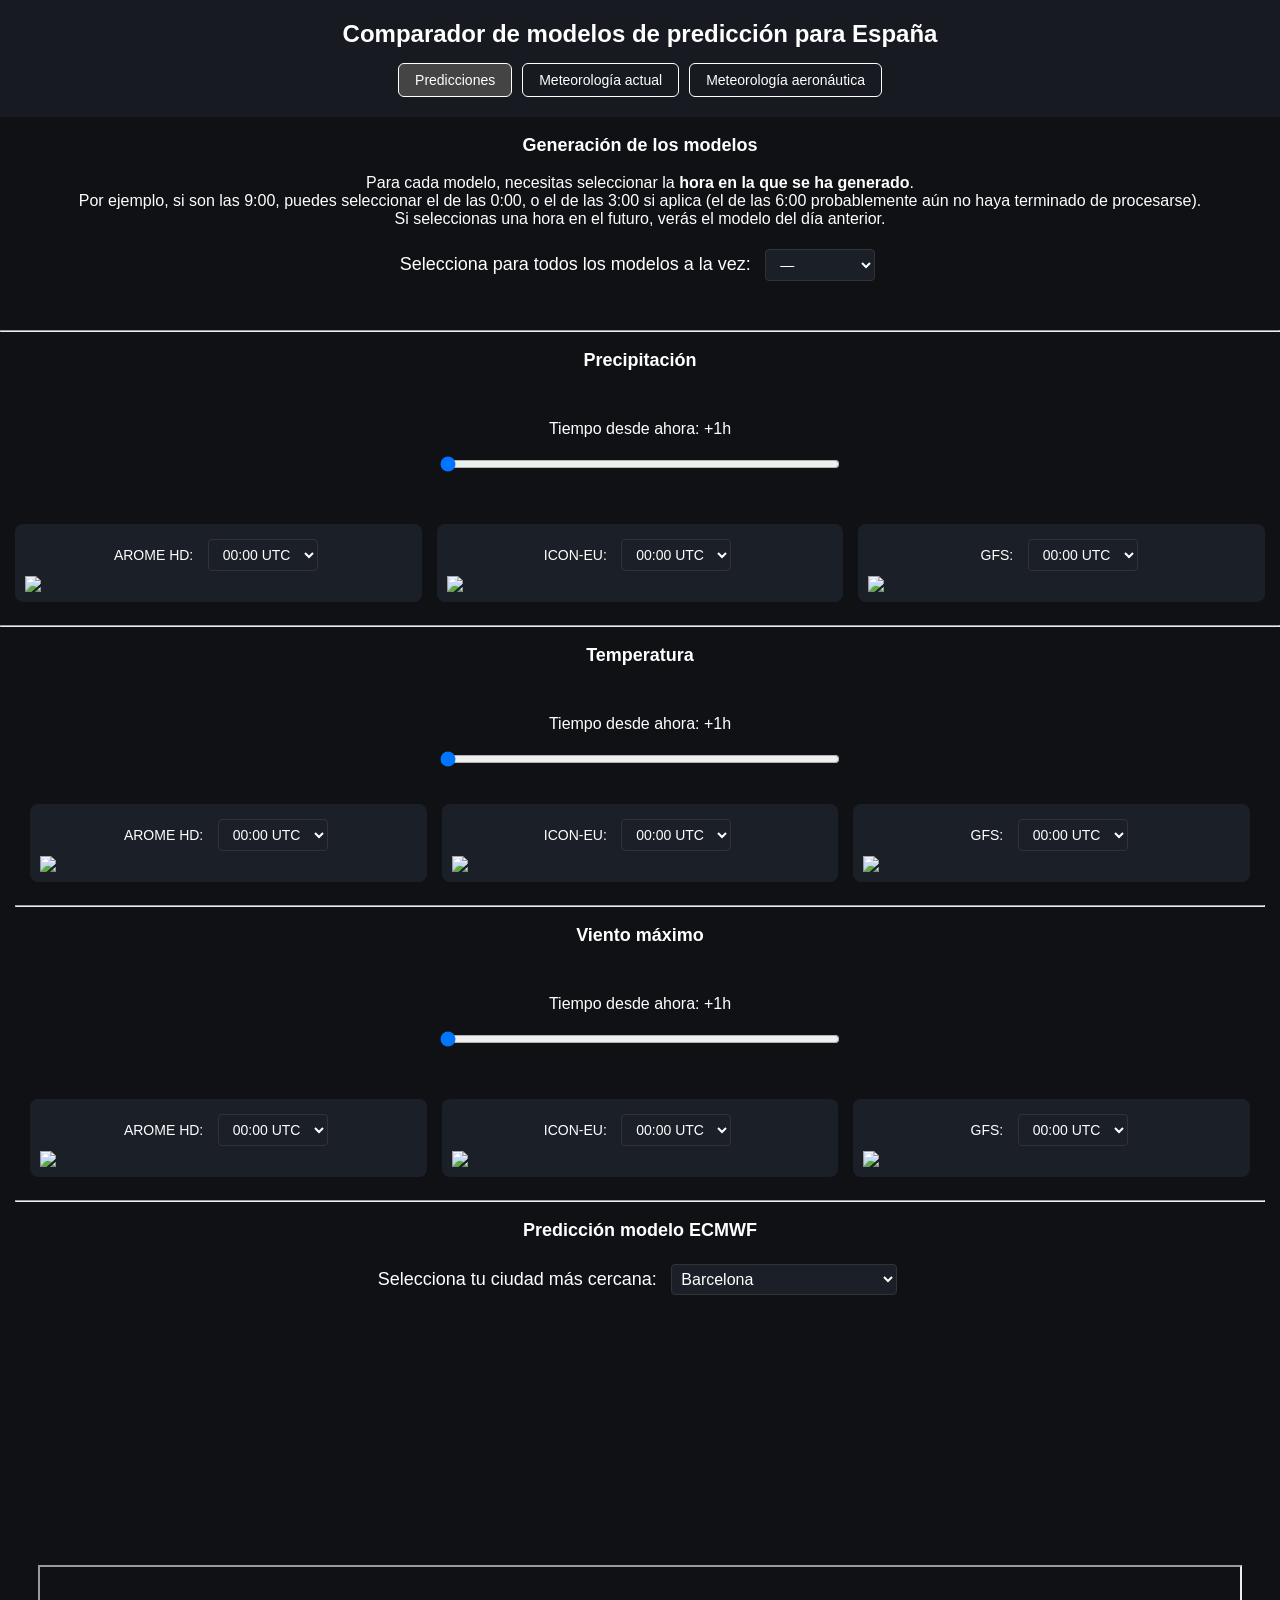
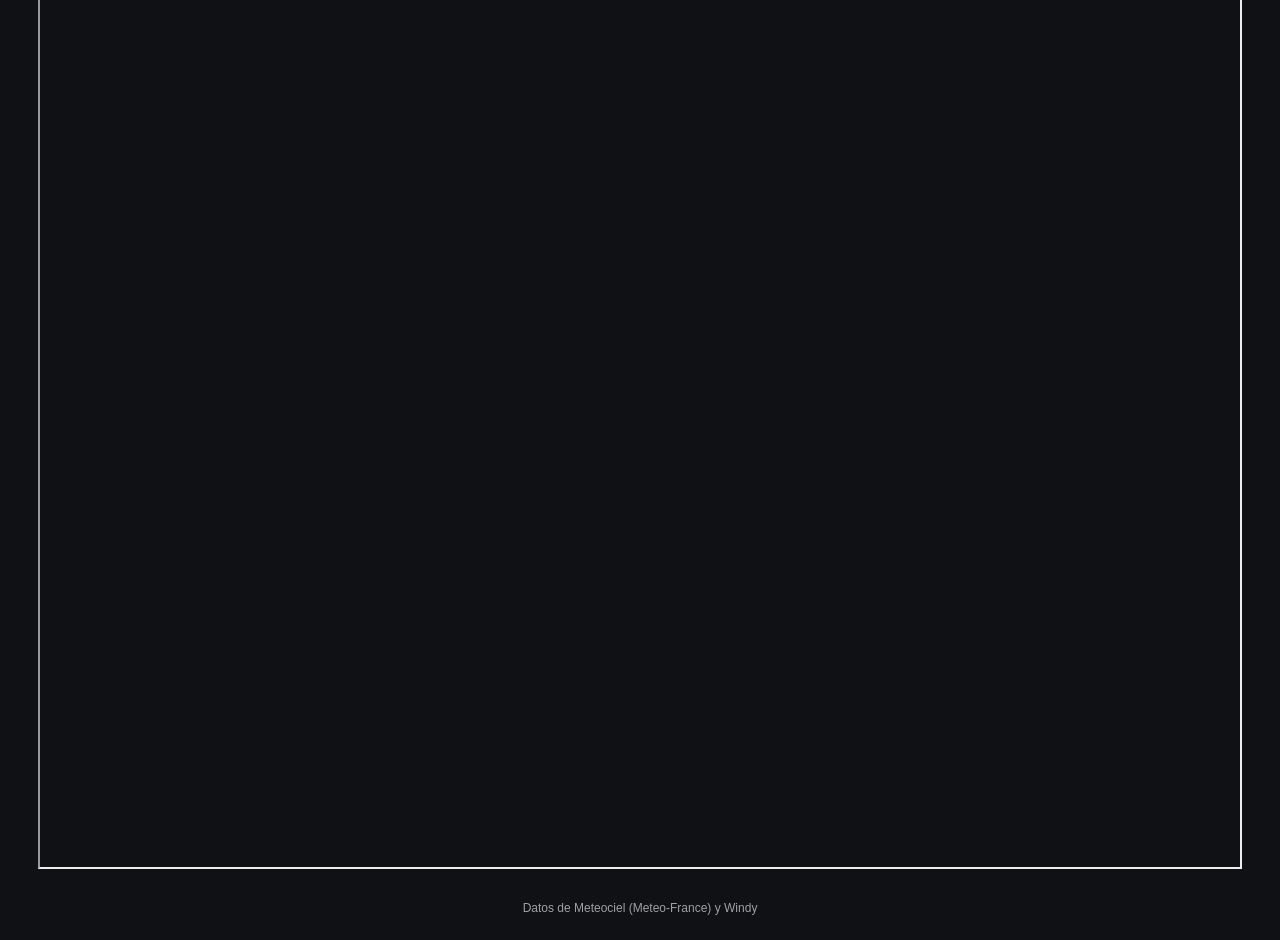
==== commit e612b352: "Added ECMWF Charts and referrerpolicy to image tags" ====
--- a/index.html
+++ b/index.html
@@ -51,7 +51,7 @@
           <option value="18">18:00 UTC</option>
           <option value="21">21:00 UTC</option>
         </select>
-        <img id="arome">
+        <img id="arome" referrerpolicy="no-referrer">
       </div>
       <div class="model">
         <label for="iconRun">ICON-EU:</label>
@@ -65,7 +65,7 @@
           <option value="18">18:00 UTC</option>
           <option value="21">21:00 UTC</option>
         </select>
-        <img id="icon">
+        <img id="icon" referrerpolicy="no-referrer">
       </div>
       <div class="model">
         <label for="gfsRun">GFS:</label>
@@ -75,7 +75,7 @@
           <option value="12" selected>12:00 UTC</option>
           <option value="18">18:00 UTC</option>
         </select>
-        <img id="gfs">
+        <img id="gfs" referrerpolicy="no-referrer">
       </div>
     </div>
     <hr>
@@ -99,7 +99,7 @@
             <option value="18">18:00 UTC</option>
             <option value="21">21:00 UTC</option>
           </select>
-          <img id="aromeTEMP">
+          <img id="aromeTEMP" referrerpolicy="no-referrer">
         </div>
         <div class="model">
           <label for="iconRunTEMP">ICON-EU:</label>
@@ -113,7 +113,7 @@
             <option value="18">18:00 UTC</option>
             <option value="21">21:00 UTC</option>
           </select>
-          <img id="iconTEMP">
+          <img id="iconTEMP" referrerpolicy="no-referrer">
         </div>
         <div class="model">
           <label for="gfsRunTEMP">GFS:</label>
@@ -123,7 +123,7 @@
             <option value="12">12:00 UTC</option>
             <option value="18" selected>18:00 UTC</option>
           </select>
-          <img id="gfsTEMP">
+          <img id="gfsTEMP" referrerpolicy="no-referrer">
         </div>
       </div>
       <hr>
@@ -148,7 +148,7 @@
             <option value="18">18:00 UTC</option>
             <option value="21">21:00 UTC</option>
           </select>
-          <img id="aromeWIND">
+          <img id="aromeWIND" referrerpolicy="no-referrer">
         </div>
         <div class="model">
           <label for="iconRunWIND">ICON-EU:</label>
@@ -162,7 +162,7 @@
             <option value="18">18:00 UTC</option>
             <option value="21">21:00 UTC</option>
           </select>
-          <img id="iconWIND" crossorigin="anonymous">
+          <img id="iconWIND" referrerpolicy="no-referrer">
         </div>
         <div class="model">
           <label for="gfsRunWIND">GFS:</label>
@@ -172,7 +172,7 @@
             <option value="12">12:00 UTC</option>
             <option value="18" selected>18:00 UTC</option>
           </select>
-          <img id="gfsWIND" crossorigin="anonymous">
+          <img id="gfsWIND" referrerpolicy="no-referrer">
         </div>
       </div>
       <hr>
@@ -271,8 +271,12 @@
         </select>
       </div>
       <div style="width: 100%; display: flex; justify-content: center; align-items: center; margin-bottom: 40px;">
-        <iframe id="windyForecastFrame" width="650" height="187" src="https://embed.windy.com/embed.html?type=forecast&location=coordinates&detail=true&detailLat=41.3825802&detailLon=2.177073&metricTemp=°C&metricRain=mm&metricWind=km/h" frameborder="0"></iframe>
-      </div>
+        <iframe id="windyForecastFrame" width="1200" height="187" src="https://embed.windy.com/embed.html?type=forecast&location=coordinates&detail=true&detailLat=41.3825802&detailLon=2.177073&metricTemp=°C&metricRain=mm&metricWind=km/h" frameborder="0"></iframe>
+      </div>
+      <br>
+      <iframe width="1200" height="900" src="https://charts.ecmwf.int/products/medium-mslp-rain?interval=6&projection=opencharts_south_west_europe"></iframe>
+      <br>
+      <br>
       <footer>Datos de Meteociel (Meteo-France) y Windy</footer>
     </div>
     <script>
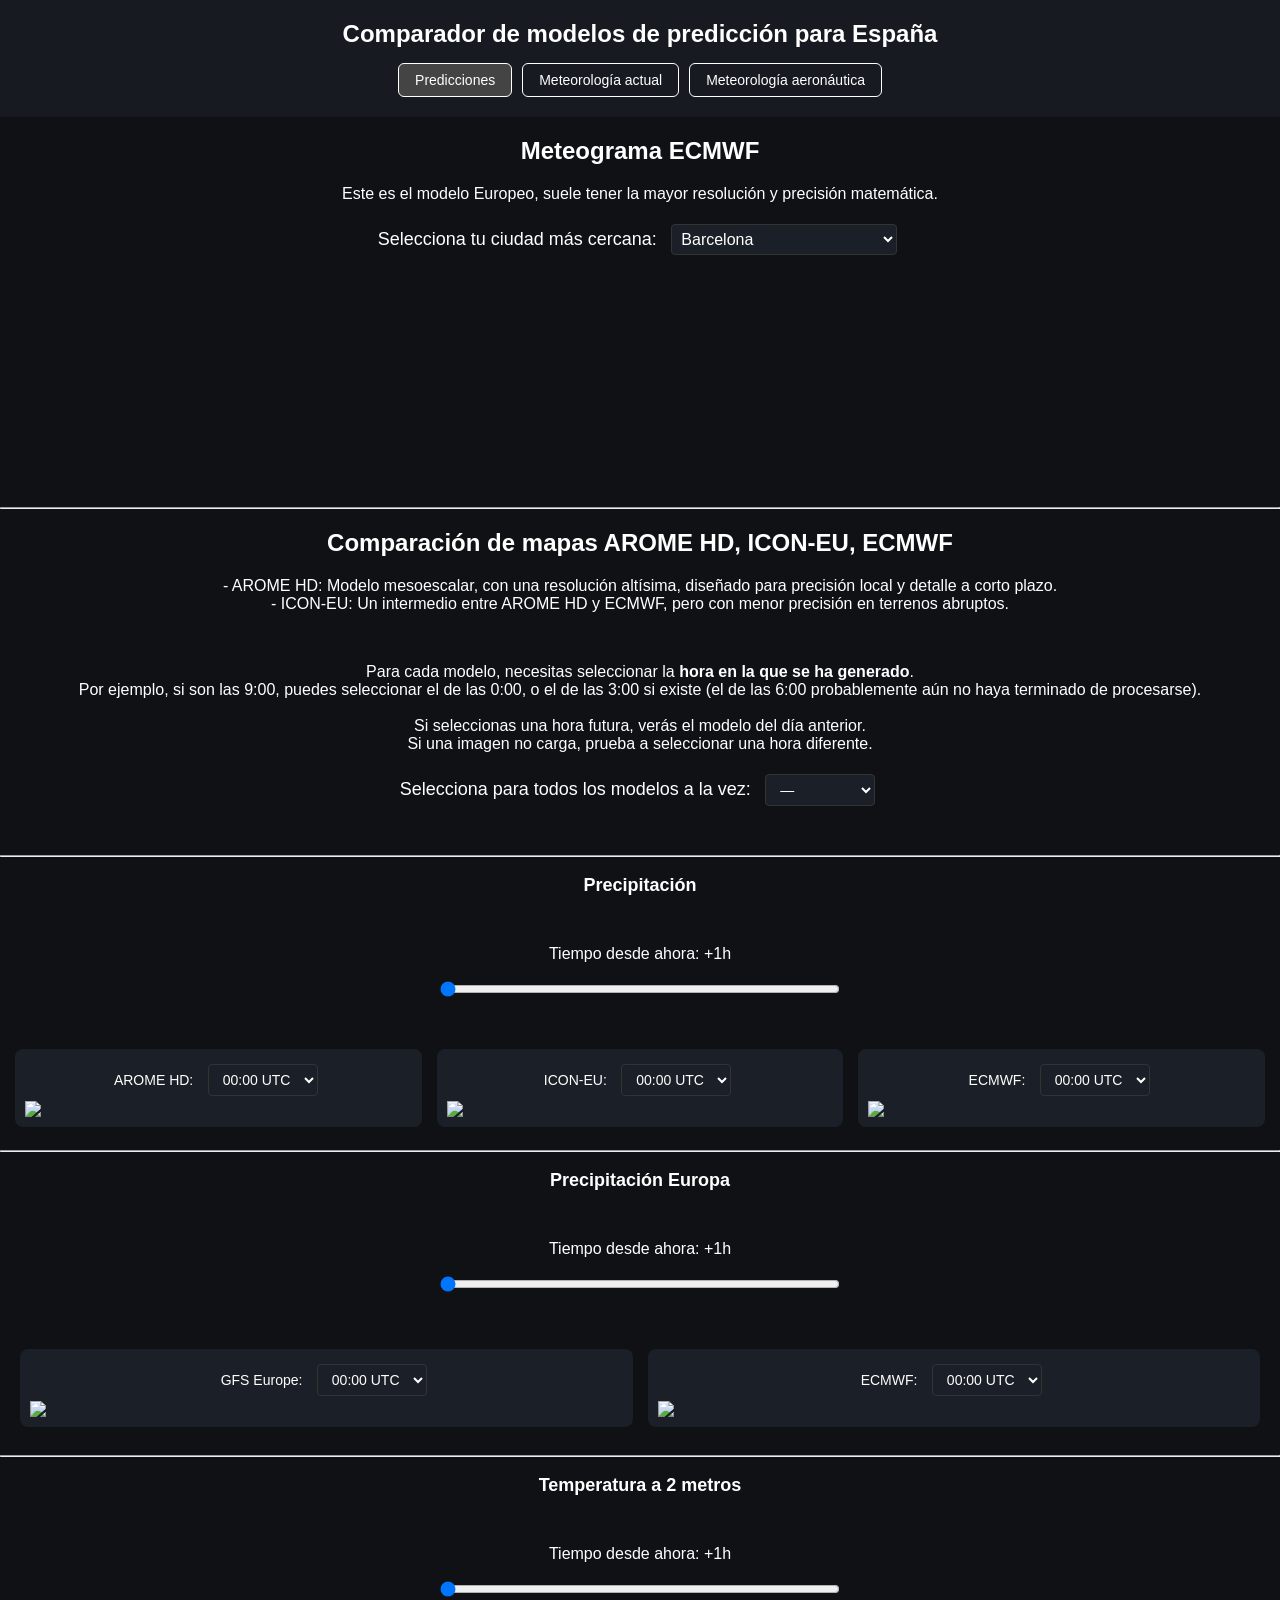
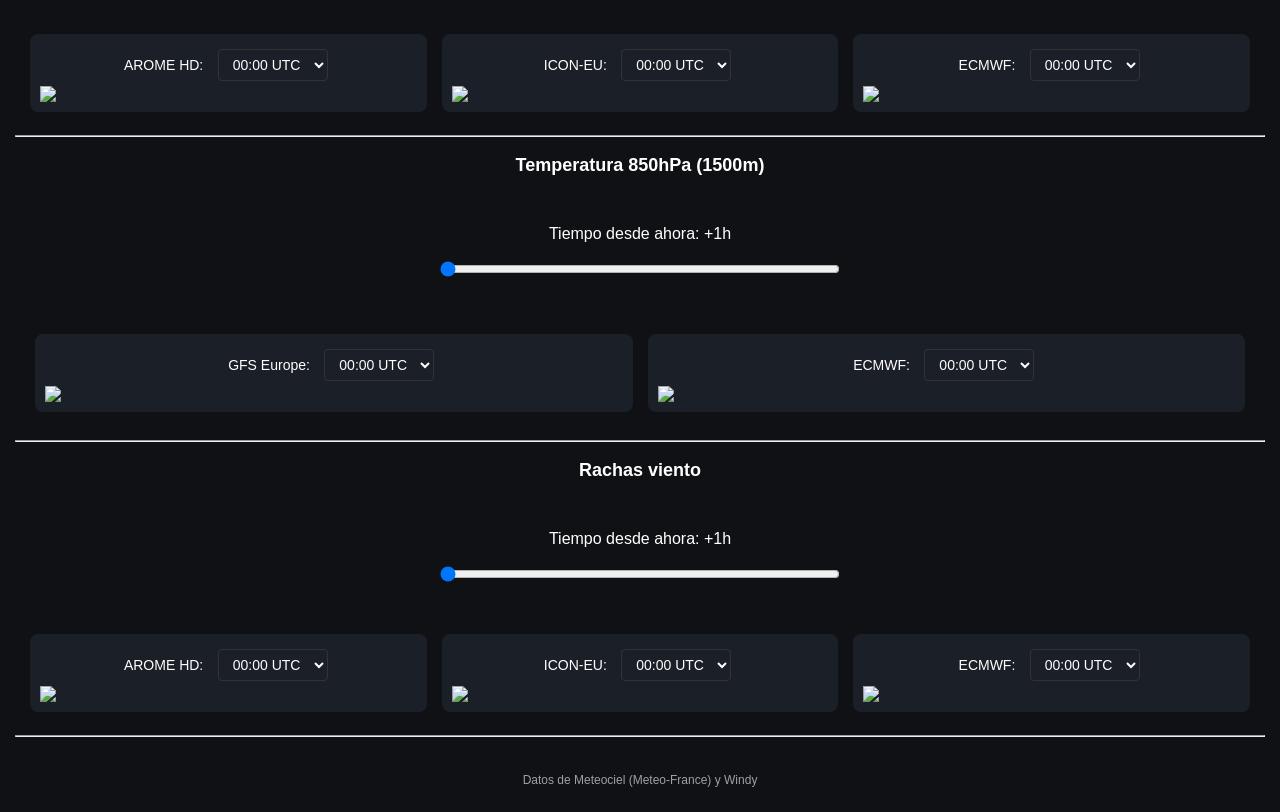
==== commit bf79f907: "GFS replaced by ECMWF, added Temp 850hPa, improved layout" ====
--- a/index.html
+++ b/index.html
@@ -15,9 +15,109 @@
         <a href="aeronautica.html">Meteorología aeronáutica</a>
       </nav>
     </header>
-    <h3>Generación de los modelos</h3>
+    <h2 style="text-align: center;">Meteograma ECMWF</h2>
+    <p style="text-align: center;">Este es el modelo Europeo, suele tener la mayor resolución y precisión matemática.</p>
+      <div style="text-align: center; margin-bottom: 20px;">
+        <label for="citySelector" style="font-size: 18px;">Selecciona tu ciudad más cercana:</label>
+        <select id="citySelector" style="font-size: 16px; padding: 5px;">
+          <optgroup label="Cataluña">
+            <option value="41.3825,2.1769">Barcelona</option>
+            <option value="41.8289,2.8919">Llagostera</option>
+            <option value="41.6078,2.2875">Granollers</option>
+            <option value="41.9792,2.8197">Girona</option>
+            <option value="41.6147,0.6267">Lleida</option>
+            <option value="42.3056,2.1678">Ribes de Freser</option>
+            <option value="41.1172,1.2544">Tarragona</option>
+            <option value="40.8108,0.5208">Tortosa</option>
+          </optgroup>
+          <optgroup label="Islas Baleares">
+            <option value="39.8894,4.2661">Maó</option>
+            <option value="39.5694,2.6500">Palma de Mallorca</option>
+            <option value="38.9100,1.4303">Eivissa</option>
+          </optgroup>
+          <optgroup label="Comunidad Valenciana">
+            <option value="39.9858,-0.0375">Castelló de la Plana</option>
+            <option value="39.4694,-0.3761">València</option>
+            <option value="38.3436,-0.4881">Alacant</option>
+          </optgroup>
+          <optgroup label="Región de Murcia">
+            <option value="37.9922,-1.1303">Murcia</option>
+          </optgroup>
+          <optgroup label="Andalucía">
+            <option value="36.8414,-2.4628">Almería</option>
+            <option value="36.7211,-4.4214">Málaga</option>
+            <option value="36.1406,-5.3539">Gibraltar</option>
+            <option value="36.5297,-6.2928">Cádiz</option>
+            <option value="37.2575,-6.9483">Huelva</option>
+            <option value="37.3886,-5.9953">Sevilla</option>
+            <option value="37.8844,-4.7758">Córdoba</option>
+            <option value="37.7728,-3.7881">Jaén</option>
+          </optgroup>
+          <optgroup label="Extremadura">
+            <option value="38.9172,-6.3442">Mérida</option>
+            <option value="38.8781,-6.9700">Badajoz</option>
+            <option value="39.4744,-6.3717">Cáceres</option>
+            <option value="40.0297,-6.0900">Plasencia</option>
+          </optgroup>
+          <optgroup label="Castilla y León">
+            <option value="40.3864,-5.7647">Béjar</option>
+            <option value="40.9650,-5.6639">Salamanca</option>
+            <option value="40.6564,-4.7000">Ávila</option>
+            <option value="40.9481,-4.1169">Segovia</option>
+            <option value="41.5056,-5.7447">Zamora</option>
+            <option value="41.6519,-4.7283">Valladolid</option>
+            <option value="42.0108,-4.5328">Palencia</option>
+            <option value="41.7633,-2.4642">Soria</option>
+            <option value="42.3439,-3.6969">Burgos</option>
+            <option value="42.5989,-5.5681">León</option>
+            <option value="42.5453,-6.5936">Ponferrada</option>
+          </optgroup>
+          <optgroup label="Galicia">
+            <option value="43.0117,-7.5564">Lugo</option>
+            <option value="42.3436,-7.8672">Ourense</option>
+            <option value="42.2375,-8.7244">Vigo</option>
+            <option value="42.4317,-8.6431">Pontevedra</option>
+            <option value="42.8803,-8.5458">Santiago de Compostela</option>
+            <option value="43.3708,-8.3958">A Coruña</option>
+          </optgroup>
+          <optgroup label="Asturias">
+            <option value="43.5447,-5.6625">Gijón</option>
+            <option value="43.3617,-5.8483">Oviedo</option>
+          </optgroup>
+          <optgroup label="Cantabria, País Vasco, Navarra y La Rioja">
+            <option value="43.4617,-3.8100">Santander</option>
+            <option value="43.2628,-2.9350">Bilbao</option>
+            <option value="43.3222,-1.9839">Donostia</option>
+            <option value="42.8181,-1.6439">Pamplona</option>
+            <option value="42.8464,-2.6722">Vitoria-Gasteiz</option>
+            <option value="42.4636,-2.4542">Logroño</option>
+          </optgroup>
+          <optgroup label="Aragón">
+            <option value="42.1381,-0.4081">Huesca</option>
+            <option value="41.6519,-0.8808">Zaragoza</option>
+            <option value="40.3436,-1.1081">Teruel</option>
+          </optgroup>
+          <optgroup label="Castilla-La Mancha y Madrid">
+            <option value="40.6325,-3.1644">Guadalajara</option>
+            <option value="40.0658,-2.1311">Cuenca</option>
+            <option value="38.9950,-1.8558">Albacete</option>
+            <option value="38.9853,-3.9283">Ciudad Real</option>
+            <option value="39.8558,-4.0242">Toledo</option>
+            <option value="40.4167,-3.7033">Madrid</option>
+          </optgroup>
+          <optgroup label="Portugal">
+            <option value="38.7075,-9.1364">Lisboa</option>
+          </optgroup>
+        </select>
+      </div>
+      <div style="width: 100%; display: flex; justify-content: center; align-items: center; margin-bottom: 40px;">
+        <iframe id="windyForecastFrame" width="1200" height="187" src="https://embed.windy.com/embed.html?type=forecast&location=coordinates&detail=true&detailLat=41.3825802&detailLon=2.177073&metricTemp=°C&metricRain=mm&metricWind=km/h" frameborder="0"></iframe>
+      </div>
+      <hr>
+    <h2 style="text-align: center;">Comparación de mapas AROME HD, ICON-EU, ECMWF</h2>
     <div style="text-align: center;">
-      <p>Para cada modelo, necesitas seleccionar la <b>hora en la que se ha generado</b>. <br>Por ejemplo, si son las 9:00, puedes seleccionar el de las 0:00, o el de las 3:00 si aplica (el de las 6:00 probablemente aún no haya terminado de procesarse). <br>Si seleccionas una hora en el futuro, verás el modelo del día anterior. </p>
+      <p>- AROME HD: Modelo mesoescalar, con una resolución altísima, diseñado para precisión local y detalle a corto plazo.<br>- ICON-EU: Un intermedio entre AROME HD y ECMWF, pero con menor precisión en terrenos abruptos.</p><br>
+      <p>Para cada modelo, necesitas seleccionar la <b>hora en la que se ha generado</b>. <br>Por ejemplo, si son las 9:00, puedes seleccionar el de las 0:00, o el de las 3:00 si existe (el de las 6:00 probablemente aún no haya terminado de procesarse). <br><br>Si seleccionas una hora futura, verás el modelo del día anterior.<br>Si una imagen no carga, prueba a seleccionar una hora diferente.</p>
       <label for="globalRun" style="font-size: 18px;">Selecciona para todos los modelos a la vez:</label>
       <select id="globalRun">
         <option value="">—</option>
@@ -34,7 +134,7 @@
     <div class="controls">
       <p>Tiempo desde ahora: <span id="hourLabel">1</span>
       </p>
-      <input type="range" min="1" max="51" value="1" id="hourSlider">
+      <input type="range" min="1" max="240" value="1" id="hourSlider">
       <br>
       <br>
     </div>
@@ -68,22 +168,49 @@
         <img id="icon" referrerpolicy="no-referrer">
       </div>
       <div class="model">
-        <label for="gfsRun">GFS:</label>
-        <select id="gfsRun">
+        <label for="ecmwfRun">ECMWF:</label>
+        <select id="ecmwfRun">
           <option value="00">00:00 UTC</option>
-          <option value="06">06:00 UTC</option>
           <option value="12" selected>12:00 UTC</option>
-          <option value="18">18:00 UTC</option>
         </select>
-        <img id="gfs" referrerpolicy="no-referrer">
+        <img id="ecmwf" referrerpolicy="no-referrer">
       </div>
     </div>
     <hr>
-    <h3>Temperatura</h3>
+      <h3>Precipitación Europa</h3>
+      <div class="controls">
+        <p>Tiempo desde ahora: <span id="hourLabelPRECEUR">1</span>
+        </p>
+        <input type="range" min="1" max="240" value="1" id="hourSliderPRECEUR">
+        <br>
+        <br>
+      </div>
+      <div class="grid-2">
+        <div class="model">
+          <label for="gfsRunPRECEUR">GFS Europe:</label>
+          <select id="gfsRunPRECEUR">
+            <option value="00">00:00 UTC</option>
+            <option value="06">06:00 UTC</option>
+            <option value="12" selected>12:00 UTC</option>
+            <option value="18">18:00 UTC</option>
+          </select>
+          <img id="gfsPRECEUR" referrerpolicy="no-referrer">
+        </div>
+        <div class="model">
+          <label for="ecmwfRunPRECEUR">ECMWF:</label>
+          <select id="ecmwfRunPRECEUR">
+            <option value="00">00:00 UTC</option>
+            <option value="12" selected>12:00 UTC</option>
+          </select>
+          <img id="ecmwfPRECEUR" referrerpolicy="no-referrer">
+        </div>
+      </div>
+    <hr>
+    <h3>Temperatura a 2 metros</h3>
     <div class="controlsTEMP">
       <p>Tiempo desde ahora: <span id="hourLabelTEMP">1</span>
       </p>
-      <input type="range" min="1" max="51" value="1" id="hourSliderTEMP">
+      <input type="range" min="1" max="240" value="1" id="hourSliderTEMP">
       <br>
       <br>
       <div class="grid">
@@ -116,22 +243,49 @@
           <img id="iconTEMP" referrerpolicy="no-referrer">
         </div>
         <div class="model">
-          <label for="gfsRunTEMP">GFS:</label>
-          <select id="gfsRunTEMP">
+          <label for="ecmwfRunTEMP">ECMWF:</label>
+          <select id="ecmwfRunTEMP">
+            <option value="00">00:00 UTC</option>
+            <option value="12" selected>12:00 UTC</option>
+          </select>
+          <img id="ecmwfTEMP" referrerpolicy="no-referrer">
+        </div>
+      </div>
+      <hr>
+      <h3>Temperatura 850hPa (1500m)</h3>
+      <div class="controlsTEMP">
+        <p>Tiempo desde ahora: <span id="hourLabelT850">1</span>
+        </p>
+        <input type="range" min="1" max="240" value="1" id="hourSliderT850">
+        <br>
+        <br>
+      </div>
+      <div class="grid-2">
+        <div class="model">
+          <label for="gfsRunT850">GFS Europe:</label>
+          <select id="gfsRunT850">
             <option value="00">00:00 UTC</option>
             <option value="06">06:00 UTC</option>
-            <option value="12">12:00 UTC</option>
-            <option value="18" selected>18:00 UTC</option>
-          </select>
-          <img id="gfsTEMP" referrerpolicy="no-referrer">
+            <option value="12" selected>12:00 UTC</option>
+            <option value="18">18:00 UTC</option>
+          </select>
+          <img id="gfsT850" referrerpolicy="no-referrer">
+        </div>
+        <div class="model">
+          <label for="ecmwfRunT850">ECMWF:</label>
+          <select id="ecmwfRunT850">
+            <option value="00">00:00 UTC</option>
+            <option value="12" selected>12:00 UTC</option>
+          </select>
+          <img id="ecmwfT850" referrerpolicy="no-referrer">
         </div>
       </div>
       <hr>
-      <h3>Viento máximo</h3>
+      <h3>Rachas viento</h3>
       <div class="controlsWIND">
         <p>Tiempo desde ahora: <span id="hourLabelWIND">1</span>
         </p>
-        <input type="range" min="1" max="51" value="1" id="hourSliderWIND">
+        <input type="range" min="1" max="240" value="1" id="hourSliderWIND">
         <br>
         <br>
       </div>
@@ -165,117 +319,16 @@
           <img id="iconWIND" referrerpolicy="no-referrer">
         </div>
         <div class="model">
-          <label for="gfsRunWIND">GFS:</label>
-          <select id="gfsRunWIND">
-            <option value="00">00:00 UTC</option>
-            <option value="06">06:00 UTC</option>
-            <option value="12">12:00 UTC</option>
-            <option value="18" selected>18:00 UTC</option>
-          </select>
-          <img id="gfsWIND" referrerpolicy="no-referrer">
+          <label for="ecmwfRunWIND">ECMWF:</label>
+          <select id="ecmwfRunWIND">
+            <option value="00">00:00 UTC</option>
+            <option value="12" selected>12:00 UTC</option>
+          </select>
+          <img id="ecmwfWIND" referrerpolicy="no-referrer">
         </div>
       </div>
       <hr>
-      <h3>Predicción modelo ECMWF</h3>
-      <div style="text-align: center; margin-bottom: 20px;">
-        <label for="citySelector" style="font-size: 18px;">Selecciona tu ciudad más cercana:</label>
-        <select id="citySelector" style="font-size: 16px; padding: 5px;">
-          <optgroup label="Cataluña">
-            <option value="41.3825,2.1769">Barcelona</option>
-            <option value="41.8289,2.8919">Llagostera</option>
-            <option value="41.6078,2.2875">Granollers</option>
-            <option value="41.9792,2.8197">Girona</option>
-            <option value="41.6147,0.6267">Lleida</option>
-            <option value="42.3056,2.1678">Ribes de Freser</option>
-            <option value="41.1172,1.2544">Tarragona</option>
-            <option value="40.8108,0.5208">Tortosa</option>
-          </optgroup>
-          <optgroup label="Islas Baleares">
-            <option value="39.8894,4.2661">Maó</option>
-            <option value="39.5694,2.6500">Palma de Mallorca</option>
-            <option value="38.9100,1.4303">Eivissa</option>
-          </optgroup>
-          <optgroup label="Comunidad Valenciana">
-            <option value="39.9858,-0.0375">Castelló de la Plana</option>
-            <option value="39.4694,-0.3761">València</option>
-            <option value="38.3436,-0.4881">Alacant</option>
-          </optgroup>
-          <optgroup label="Región de Murcia">
-            <option value="37.9922,-1.1303">Murcia</option>
-          </optgroup>
-          <optgroup label="Andalucía">
-            <option value="36.8414,-2.4628">Almería</option>
-            <option value="36.7211,-4.4214">Málaga</option>
-            <option value="36.1406,-5.3539">Gibraltar</option>
-            <option value="36.5297,-6.2928">Cádiz</option>
-            <option value="37.2575,-6.9483">Huelva</option>
-            <option value="37.3886,-5.9953">Sevilla</option>
-            <option value="37.8844,-4.7758">Córdoba</option>
-            <option value="37.7728,-3.7881">Jaén</option>
-          </optgroup>
-          <optgroup label="Extremadura">
-            <option value="38.9172,-6.3442">Mérida</option>
-            <option value="38.8781,-6.9700">Badajoz</option>
-            <option value="39.4744,-6.3717">Cáceres</option>
-            <option value="40.0297,-6.0900">Plasencia</option>
-          </optgroup>
-          <optgroup label="Castilla y León">
-            <option value="40.3864,-5.7647">Béjar</option>
-            <option value="40.9650,-5.6639">Salamanca</option>
-            <option value="40.6564,-4.7000">Ávila</option>
-            <option value="40.9481,-4.1169">Segovia</option>
-            <option value="41.5056,-5.7447">Zamora</option>
-            <option value="41.6519,-4.7283">Valladolid</option>
-            <option value="42.0108,-4.5328">Palencia</option>
-            <option value="41.7633,-2.4642">Soria</option>
-            <option value="42.3439,-3.6969">Burgos</option>
-            <option value="42.5989,-5.5681">León</option>
-            <option value="42.5453,-6.5936">Ponferrada</option>
-          </optgroup>
-          <optgroup label="Galicia">
-            <option value="43.0117,-7.5564">Lugo</option>
-            <option value="42.3436,-7.8672">Ourense</option>
-            <option value="42.2375,-8.7244">Vigo</option>
-            <option value="42.4317,-8.6431">Pontevedra</option>
-            <option value="42.8803,-8.5458">Santiago de Compostela</option>
-            <option value="43.3708,-8.3958">A Coruña</option>
-          </optgroup>
-          <optgroup label="Asturias">
-            <option value="43.5447,-5.6625">Gijón</option>
-            <option value="43.3617,-5.8483">Oviedo</option>
-          </optgroup>
-          <optgroup label="Cantabria, País Vasco, Navarra y La Rioja">
-            <option value="43.4617,-3.8100">Santander</option>
-            <option value="43.2628,-2.9350">Bilbao</option>
-            <option value="43.3222,-1.9839">Donostia</option>
-            <option value="42.8181,-1.6439">Pamplona</option>
-            <option value="42.8464,-2.6722">Vitoria-Gasteiz</option>
-            <option value="42.4636,-2.4542">Logroño</option>
-          </optgroup>
-          <optgroup label="Aragón">
-            <option value="42.1381,-0.4081">Huesca</option>
-            <option value="41.6519,-0.8808">Zaragoza</option>
-            <option value="40.3436,-1.1081">Teruel</option>
-          </optgroup>
-          <optgroup label="Castilla-La Mancha y Madrid">
-            <option value="40.6325,-3.1644">Guadalajara</option>
-            <option value="40.0658,-2.1311">Cuenca</option>
-            <option value="38.9950,-1.8558">Albacete</option>
-            <option value="38.9853,-3.9283">Ciudad Real</option>
-            <option value="39.8558,-4.0242">Toledo</option>
-            <option value="40.4167,-3.7033">Madrid</option>
-          </optgroup>
-          <optgroup label="Portugal">
-            <option value="38.7075,-9.1364">Lisboa</option>
-          </optgroup>
-        </select>
-      </div>
-      <div style="width: 100%; display: flex; justify-content: center; align-items: center; margin-bottom: 40px;">
-        <iframe id="windyForecastFrame" width="1200" height="187" src="https://embed.windy.com/embed.html?type=forecast&location=coordinates&detail=true&detailLat=41.3825802&detailLon=2.177073&metricTemp=°C&metricRain=mm&metricWind=km/h" frameborder="0"></iframe>
-      </div>
-      <br>
-      <iframe width="1200" height="900" src="https://charts.ecmwf.int/products/medium-mslp-rain?interval=6&projection=opencharts_south_west_europe"></iframe>
-      <br>
+      
       <br>
       <footer>Datos de Meteociel (Meteo-France) y Windy</footer>
     </div>
@@ -290,6 +343,7 @@
         "18": "arome_sp1",
         "21": "arome21z_sp1"
       };
+
       document.getElementById("globalRun").addEventListener("change", function() {
         let run = this.value;
         if (!run) return;
@@ -302,6 +356,7 @@
           }
         });
       });
+
       function getRunString(runHour) {
         let now = new Date();
         let currentUTC = now.getUTCHours();
@@ -314,6 +369,7 @@
         let day = String(runDate.getUTCDate()).padStart(2, "0");
         return `${year}${month}${day}${runHour}`;
       }
+
       function parseRunTime(run) {
         let year = parseInt(run.slice(0, 4));
         let month = parseInt(run.slice(4, 6)) - 1;
@@ -321,35 +377,213 @@
         let hour = parseInt(run.slice(8, 10));
         return new Date(Date.UTC(year, month, day, hour));
       }
+      function calculateEcmwfHour(validTime, runDate) {
+        let diffHours = Math.round((validTime - runDate) / 3600000);
+        if (diffHours < 1) diffHours = 1;
+        
+        if (diffHours <= 90) {
+          return diffHours;
+        } else if (diffHours <= 144) {
+          let base = diffHours - 90;
+          let steps = Math.round(base / 3);
+          return 90 + (steps * 3);
+        } else {
+          let base = diffHours - 144;
+          let steps = Math.round(base / 6);
+          return 144 + (steps * 6);
+        }
+      }
+      function calculateGlobalModelHour(validTime, runDate, interval = 3) {
+        let diffHours = Math.round((validTime - runDate) / 3600000);
+        if (diffHours < 1) diffHours = 1;
+        let steps = Math.round(diffHours / interval);
+        return Math.max(1, steps * interval);
+      }
       let slider = document.getElementById("hourSlider");
       let aromeRunSelector = document.getElementById("aromeRun");
-      let gfsRunSelector = document.getElementById("gfsRun");
+      let ecmwfRunSelector = document.getElementById("ecmwfRun");
       let iconRunSelector = document.getElementById("iconRun");
+
       function updateImages() {
         let selectedRun = aromeRunSelector.value;
         let aromePrefix = aromePrefixes[selectedRun];
         let hourOffset = parseInt(slider.value);
         let now = new Date();
         let validTime = new Date(now.getTime() + hourOffset * 3600000);
+        
         document.getElementById("hourLabel").innerText = "+" + hourOffset + "h";
+        
         let runAROME = getRunString(aromeRunSelector.value);
-        let runGFS = getRunString(gfsRunSelector.value);
+        let runECMWF = getRunString(ecmwfRunSelector.value);
         let runICON = getRunString(iconRunSelector.value);
+        
         let runAROMEDate = parseRunTime(runAROME);
+        let runECMWFDate = parseRunTime(runECMWF);
+        let runICONDate = parseRunTime(runICON);
+        
+        let aromeHour = Math.round((validTime - runAROMEDate) / 3600000);
+        let iconHour = Math.round((validTime - runICONDate) / 3600000);
+        let ecmwfHour = calculateEcmwfHour(validTime, runECMWFDate);
+
+        let aromeURL = `https://modeles7.meteociel.fr/modeles/${aromePrefix}/runs/${runAROME}/aromehd-1-${aromeHour}-0.png`;
+        let ecmwfURL = `https://modeles3.meteociel.fr/modeles/ecmwf2/runs/${runECMWF}/ecmwfsp-2-${ecmwfHour}.png`;
+        let iconURL = `https://modeles12.meteociel.fr/modeles/icon/runs/${runICON}/iconeu_sp1-1-${iconHour}-0.png`;
+        
+        document.getElementById("arome").src = aromeURL;
+        document.getElementById("ecmwf").src = ecmwfURL;
+        document.getElementById("icon").src = iconURL;
+      }
+
+      slider.addEventListener("input", updateImages);
+      aromeRunSelector.addEventListener("change", updateImages);
+      ecmwfRunSelector.addEventListener("change", updateImages);
+      iconRunSelector.addEventListener("change", updateImages);
+
+      let sliderPRECEUR = document.getElementById("hourSliderPRECEUR");
+      let gfsRunSelectorPRECEUR = document.getElementById("gfsRunPRECEUR");
+      let ecmwfRunSelectorPRECEUR = document.getElementById("ecmwfRunPRECEUR");
+
+      function updateImagesPRECEUR() {
+        let hourOffset = parseInt(sliderPRECEUR.value);
+        let now = new Date();
+        let validTime = new Date(now.getTime() + hourOffset * 3600000);
+        
+        document.getElementById("hourLabelPRECEUR").innerText = "+" + hourOffset + "h";
+        
+        let runGFS = getRunString(gfsRunSelectorPRECEUR.value);
+        let runECMWF = getRunString(ecmwfRunSelectorPRECEUR.value);
+        
         let runGFSDate = parseRunTime(runGFS);
+        let runECMWFDate = parseRunTime(runECMWF);
+        
+        let gfsHour = calculateGlobalModelHour(validTime, runGFSDate, 3);
+        let ecmwfHour = calculateGlobalModelHour(validTime, runECMWFDate, 3);
+
+        let gfsURL = `https://modeles16.meteociel.fr/modeles/gfs/runs/${runGFS}/gfs-2-${gfsHour}.png`;
+        let ecmwfURL = `https://modeles3.meteociel.fr/modeles/ecmwf/runs/${runECMWF}/ecmwf-2-${ecmwfHour}.png`;
+        
+        document.getElementById("gfsPRECEUR").src = gfsURL;
+        document.getElementById("ecmwfPRECEUR").src = ecmwfURL;
+      }
+
+      sliderPRECEUR.addEventListener("input", updateImagesPRECEUR);
+      gfsRunSelectorPRECEUR.addEventListener("change", updateImagesPRECEUR);
+      ecmwfRunSelectorPRECEUR.addEventListener("change", updateImagesPRECEUR);
+
+
+      let sliderTEMP = document.getElementById("hourSliderTEMP");
+      let aromeRunSelectorTEMP = document.getElementById("aromeRunTEMP");
+      let ecmwfRunSelectorTEMP = document.getElementById("ecmwfRunTEMP");
+      let iconRunSelectorTEMP = document.getElementById("iconRunTEMP");
+
+      function updateImagesTEMP() {
+        let selectedRun = aromeRunSelectorTEMP.value;
+        let aromePrefix = aromePrefixes[selectedRun];
+        let hourOffset = parseInt(sliderTEMP.value);
+        let now = new Date();
+        let validTime = new Date(now.getTime() + hourOffset * 3600000);
+        
+        document.getElementById("hourLabelTEMP").innerText = "+" + hourOffset + "h";
+        
+        let runAROME = getRunString(aromeRunSelectorTEMP.value);
+        let runECMWF = getRunString(ecmwfRunSelectorTEMP.value);
+        let runICON = getRunString(iconRunSelectorTEMP.value);
+        
+        let runAROMEDate = parseRunTime(runAROME);
+        let runECMWFDate = parseRunTime(runECMWF);
         let runICONDate = parseRunTime(runICON);
+        
         let aromeHour = Math.round((validTime - runAROMEDate) / 3600000);
-        let rawGfsHour = Math.round((validTime - runGFSDate) / 3600000);
-        let gfsHour = Math.round(rawGfsHour / 3) * 3;
-        if (gfsHour < 3) gfsHour = 3;
         let iconHour = Math.round((validTime - runICONDate) / 3600000);
-        let aromeURL = `https://modeles7.meteociel.fr/modeles/${aromePrefix}/runs/${runAROME}/aromehd-1-${aromeHour}-0.png`;
-        let gfsURL = `https://modeles2.meteociel.fr/modeles_gfs/runs/${runGFS}/${gfsHour}-779SP.GIF`;
-        let iconURL = `https://modeles12.meteociel.fr/modeles/icon/runs/${runICON}/iconeu_sp1-1-${iconHour}-0.png`;
-        document.getElementById("arome").src = aromeURL;
-        document.getElementById("gfs").src = gfsURL;
-        document.getElementById("icon").src = iconURL;
-      }
+        let ecmwfHour = calculateEcmwfHour(validTime, runECMWFDate);
+
+        let aromeURL = `https://modeles7.meteociel.fr/modeles/${aromePrefix}/runs/${runAROME}/aromehd-0-${aromeHour}-0.png`;
+        let ecmwfURL = `https://modeles3.meteociel.fr/modeles/ecmwf2/runs/${runECMWF}/ecmwfsp-19-${ecmwfHour}.png`;
+        let iconURL = `https://modeles12.meteociel.fr/modeles/icon/runs/${runICON}/iconeu_sp1-0-${iconHour}-0.png`;
+        
+        document.getElementById("aromeTEMP").src = aromeURL;
+        document.getElementById("ecmwfTEMP").src = ecmwfURL;
+        document.getElementById("iconTEMP").src = iconURL;
+      }
+
+      sliderTEMP.addEventListener("input", updateImagesTEMP);
+      aromeRunSelectorTEMP.addEventListener("change", updateImagesTEMP);
+      ecmwfRunSelectorTEMP.addEventListener("change", updateImagesTEMP);
+      iconRunSelectorTEMP.addEventListener("change", updateImagesTEMP);
+
+      let sliderT850 = document.getElementById("hourSliderT850");
+      let gfsRunSelectorT850 = document.getElementById("gfsRunT850");
+      let ecmwfRunSelectorT850 = document.getElementById("ecmwfRunT850");
+
+      function updateImagesT850() {
+        let hourOffset = parseInt(sliderT850.value);
+        let now = new Date();
+        let validTime = new Date(now.getTime() + hourOffset * 3600000);
+        
+        document.getElementById("hourLabelT850").innerText = "+" + hourOffset + "h";
+        
+        let runGFS = getRunString(gfsRunSelectorT850.value);
+        let runECMWF = getRunString(ecmwfRunSelectorT850.value);
+        
+        let runGFSDate = parseRunTime(runGFS);
+        let runECMWFDate = parseRunTime(runECMWF);
+        
+        let gfsHour = calculateGlobalModelHour(validTime, runGFSDate, 3);
+        let ecmwfHour = calculateGlobalModelHour(validTime, runECMWFDate, 3);
+
+        let gfsURL = `https://modeles16.meteociel.fr/modeles/gfs/runs/${runGFS}/gfs-1-${gfsHour}.png`;
+        let ecmwfURL = `https://modeles3.meteociel.fr/modeles/ecmwf/runs/${runECMWF}/ecmwf-1-${ecmwfHour}.png`;
+        
+        document.getElementById("gfsT850").src = gfsURL;
+        document.getElementById("ecmwfT850").src = ecmwfURL;
+      }
+
+      sliderT850.addEventListener("input", updateImagesT850);
+      gfsRunSelectorT850.addEventListener("change", updateImagesT850);
+      ecmwfRunSelectorT850.addEventListener("change", updateImagesT850);
+
+
+      let sliderWIND = document.getElementById("hourSliderWIND");
+      let aromeRunSelectorWIND = document.getElementById("aromeRunWIND");
+      let ecmwfRunSelectorWIND = document.getElementById("ecmwfRunWIND");
+      let iconRunSelectorWIND = document.getElementById("iconRunWIND");
+
+      function updateImagesWIND() {
+        let selectedRun = aromeRunSelectorWIND.value;
+        let aromePrefix = aromePrefixes[selectedRun];
+        let hourOffset = parseInt(sliderWIND.value);
+        let now = new Date();
+        let validTime = new Date(now.getTime() + hourOffset * 3600000);
+        
+        document.getElementById("hourLabelWIND").innerText = "+" + hourOffset + "h";
+        
+        let runAROME = getRunString(aromeRunSelectorWIND.value);
+        let runECMWF = getRunString(ecmwfRunSelectorWIND.value);
+        let runICON = getRunString(iconRunSelectorWIND.value);
+        
+        let runAROMEDate = parseRunTime(runAROME);
+        let runECMWFDate = parseRunTime(runECMWF);
+        let runICONDate = parseRunTime(runICON);
+        
+        let aromeHour = Math.round((validTime - runAROMEDate) / 3600000);
+        let iconHour = Math.round((validTime - runICONDate) / 3600000);
+        let ecmwfHour = calculateEcmwfHour(validTime, runECMWFDate);
+
+        let aromeURL = `https://modeles7.meteociel.fr/modeles/${aromePrefix}/runs/${runAROME}/aromehd-11-${aromeHour}-0.png`;
+        let ecmwfURL = `https://modeles3.meteociel.fr/modeles/ecmwf2/runs/${runECMWF}/ecmwfsp-27-${ecmwfHour}.png`;
+        let iconURL = `https://modeles12.meteociel.fr/modeles/icon/runs/${runICON}/iconeu_sp1-11-${iconHour}-0.png`;
+        
+        document.getElementById("aromeWIND").src = aromeURL;
+        document.getElementById("ecmwfWIND").src = ecmwfURL;
+        document.getElementById("iconWIND").src = iconURL;
+      }
+
+      sliderWIND.addEventListener("input", updateImagesWIND);
+      aromeRunSelectorWIND.addEventListener("change", updateImagesWIND);
+      ecmwfRunSelectorWIND.addEventListener("change", updateImagesWIND);
+      iconRunSelectorWIND.addEventListener("change", updateImagesWIND);
+
+
       let currentUTC = new Date().getUTCHours();
       let defaultRun;
       if (currentUTC >= 3 && currentUTC < 9) {
@@ -361,15 +595,25 @@
       } else {
         defaultRun = "18";
       }
+
       let selectorsToInit = [
-        "aromeRun", "iconRun", "gfsRun",
-        "aromeRunTEMP", "iconRunTEMP", "gfsRunTEMP",
-        "aromeRunWIND", "iconRunWIND", "gfsRunWIND"
+        "aromeRun", "iconRun",
+        "aromeRunTEMP", "iconRunTEMP",
+        "aromeRunWIND", "iconRunWIND",
+        "gfsRunPRECEUR", "gfsRunT850" 
       ];
       selectorsToInit.forEach(id => {
         let element = document.getElementById(id);
         if (element) element.value = defaultRun;
       });
+
+      let ecmwfDefault = (defaultRun === "00" || defaultRun === "06") ? "00" : "12";
+      document.getElementById("ecmwfRun").value = ecmwfDefault;
+      document.getElementById("ecmwfRunTEMP").value = ecmwfDefault;
+      document.getElementById("ecmwfRunWIND").value = ecmwfDefault;
+      document.getElementById("ecmwfRunPRECEUR").value = ecmwfDefault;
+      document.getElementById("ecmwfRunT850").value = ecmwfDefault;
+
       let citySelector = document.getElementById("citySelector");
       let windyForecastFrame = document.getElementById("windyForecastFrame");
       citySelector.addEventListener("change", function() {
@@ -378,86 +622,11 @@
         let longitude = coordinates[1];
         windyForecastFrame.src = `https://embed.windy.com/embed.html?type=forecast&location=coordinates&detail=true&detailLat=${latitude}&detailLon=${longitude}&metricTemp=°C&metricRain=mm&metricWind=km/h`;
       });
-      slider.addEventListener("input", updateImages);
-      aromeRunSelector.addEventListener("change", updateImages);
-      gfsRunSelector.addEventListener("change", updateImages);
-      iconRunSelector.addEventListener("change", updateImages);
+
       updateImages();
-      let sliderTEMP = document.getElementById("hourSliderTEMP");
-      function updateImagesTEMP() {
-        let hourOffset = parseInt(sliderTEMP.value);
-        document.getElementById("hourLabelTEMP").innerText = "+" + hourOffset + "h";
-        let now = new Date();
-        let validTime = new Date(now.getTime() + hourOffset * 3600000);
-        let gfsRun = document.getElementById("gfsRunTEMP").value;
-        let iconRun = document.getElementById("iconRunTEMP").value;
-        let aromeRun = document.getElementById("aromeRunTEMP").value;
-        let runGFS = getRunString(gfsRun);
-        let runICON = getRunString(iconRun);
-        let runAROME = getRunString(aromeRun);
-        let runGFSDate = parseRunTime(runGFS);
-        let runICONDate = parseRunTime(runICON);
-        let runAROMEDate = parseRunTime(runAROME);
-        let gfsHour = Math.round((validTime - runGFSDate) / 3600000);
-        let iconHour = Math.round((validTime - runICONDate) / 3600000);
-        let aromeHour = Math.round((validTime - runAROMEDate) / 3600000);
-        if (gfsHour < 3) {
-          gfsHour = 3;
-        }
-        gfsHour = Math.round(gfsHour / 3) * 3;
-        let aromePrefix = aromePrefixes[aromeRun];
-        let gfsURL =
-          `https://modeles2.meteociel.fr/modeles_gfs/runs/${runGFS}/${gfsHour}-580SP.GIF`;
-        let iconURL =
-          `https://modeles12.meteociel.fr/modeles/icon/runs/${runICON}/iconeu_sp1-0-${iconHour}-0.png`;
-        let aromeURL =
-          `https://modeles7.meteociel.fr/modeles/${aromePrefix}/runs/${runAROME}/aromehd-0-${aromeHour}-0.png`;
-        document.getElementById("gfsTEMP").src = gfsURL;
-        document.getElementById("iconTEMP").src = iconURL;
-        document.getElementById("aromeTEMP").src = aromeURL;
-      }
-      sliderTEMP.addEventListener("input", updateImagesTEMP);
-      document.getElementById("gfsRunTEMP").addEventListener("change", updateImagesTEMP);
-      document.getElementById("iconRunTEMP").addEventListener("change", updateImagesTEMP);
-      document.getElementById("aromeRunTEMP").addEventListener("change", updateImagesTEMP);
+      updateImagesPRECEUR();
       updateImagesTEMP();
-      let sliderWIND = document.getElementById("hourSliderWIND");
-      function updateImagesWIND() {
-        let hourOffset = parseInt(sliderWIND.value);
-        document.getElementById("hourLabelWIND").innerText = "+" + hourOffset + "h";
-        let now = new Date();
-        let validTime = new Date(now.getTime() + hourOffset * 3600000);
-        let aromeRun = document.getElementById("aromeRunWIND").value;
-        let gfsRun = document.getElementById("gfsRunWIND").value;
-        let iconRun = document.getElementById("iconRunWIND").value;
-        let runGFS = getRunString(gfsRun);
-        let runICON = getRunString(iconRun);
-        let runAROME = getRunString(aromeRun);
-        let runGFSDate = parseRunTime(runGFS);
-        let runICONDate = parseRunTime(runICON);
-        let runAROMEDate = parseRunTime(runAROME);
-        let gfsHour = Math.round((validTime - runGFSDate) / 3600000);
-        let iconHour = Math.round((validTime - runICONDate) / 3600000);
-        let aromeHour = Math.round((validTime - runAROMEDate) / 3600000);
-        let aromePrefix = aromePrefixes[aromeRun];
-        if (gfsHour < 3) {
-          gfsHour = 3;
-        }
-        gfsHour = Math.round(gfsHour / 3) * 3;
-        let gfsURL =
-          `https://modeles2.meteociel.fr/modeles_gfs/runs/${runGFS}/${gfsHour}-289SP.GIF`;
-        let iconURL =
-          `https://modeles12.meteociel.fr/modeles/icon/runs/${runICON}/iconeu_sp1-11-${iconHour}-0.png`;
-        let aromeURL =
-          `https://modeles7.meteociel.fr/modeles/${aromePrefix}/runs/${runAROME}/aromehd-11-${aromeHour}-0.png`;
-        document.getElementById("gfsWIND").src = gfsURL;
-        document.getElementById("iconWIND").src = iconURL;
-        document.getElementById("aromeWIND").src = aromeURL;
-      }
-      sliderWIND.addEventListener("input", updateImagesWIND);
-      document.getElementById("gfsRunWIND").addEventListener("change", updateImagesWIND);
-      document.getElementById("iconRunWIND").addEventListener("change", updateImagesWIND);
-      document.getElementById("aromeRunWIND").addEventListener("change", updateImagesWIND);
+      updateImagesT850();
       updateImagesWIND();
     </script>
   </body>
--- a/styles.css
+++ b/styles.css
@@ -108,6 +108,26 @@
     padding: 15px;
 }
 
+.grid-2 {
+    display: grid;
+    grid-template-columns: 1fr 1fr;
+    gap: 15px;
+    padding: 20px;
+}
+
+@media (max-width: 768px) {
+    .grid-2 {
+        grid-template-columns: 1fr;
+        padding: 10px;
+    }
+}
+
+@media (max-width: 480px) {
+    .grid-2 {
+        padding: 8px;
+    }
+}
+
 .model {
     background: #1b1f27;
     border-radius: 8px;
@@ -126,6 +146,40 @@
     width: 100%;
     height: auto;
     display: block;
+}
+
+.model iframe {
+    width: 100%;
+    display: block;
+}
+
+/* Styles specific to AEMET model/iframe only */
+.model.aemet {
+    display: flex;
+    flex-direction: column;
+}
+
+.model.aemet p {
+    margin: 10px 0;
+    font-size: 14px;
+    flex-shrink: 0;
+}
+
+.model.aemet iframe.aemet-iframe {
+    width: 100%;
+    border: none;
+    flex: 1; /* fill available height in desktop/tablet */
+    height: auto;
+    min-height: 0;
+}
+
+/* Mobile: force AEMET iframe to 700px height only on small screens */
+@media (max-width: 769px) {
+    .model.aemet iframe.aemet-iframe {
+        height: 700px;
+        min-height: 700px;
+        flex: none;
+    }
 }
 
 .model-title {
@@ -327,4 +381,4 @@
         margin: 8px 0 5px 0;
         font-size: 12px;
     }
-}+}
